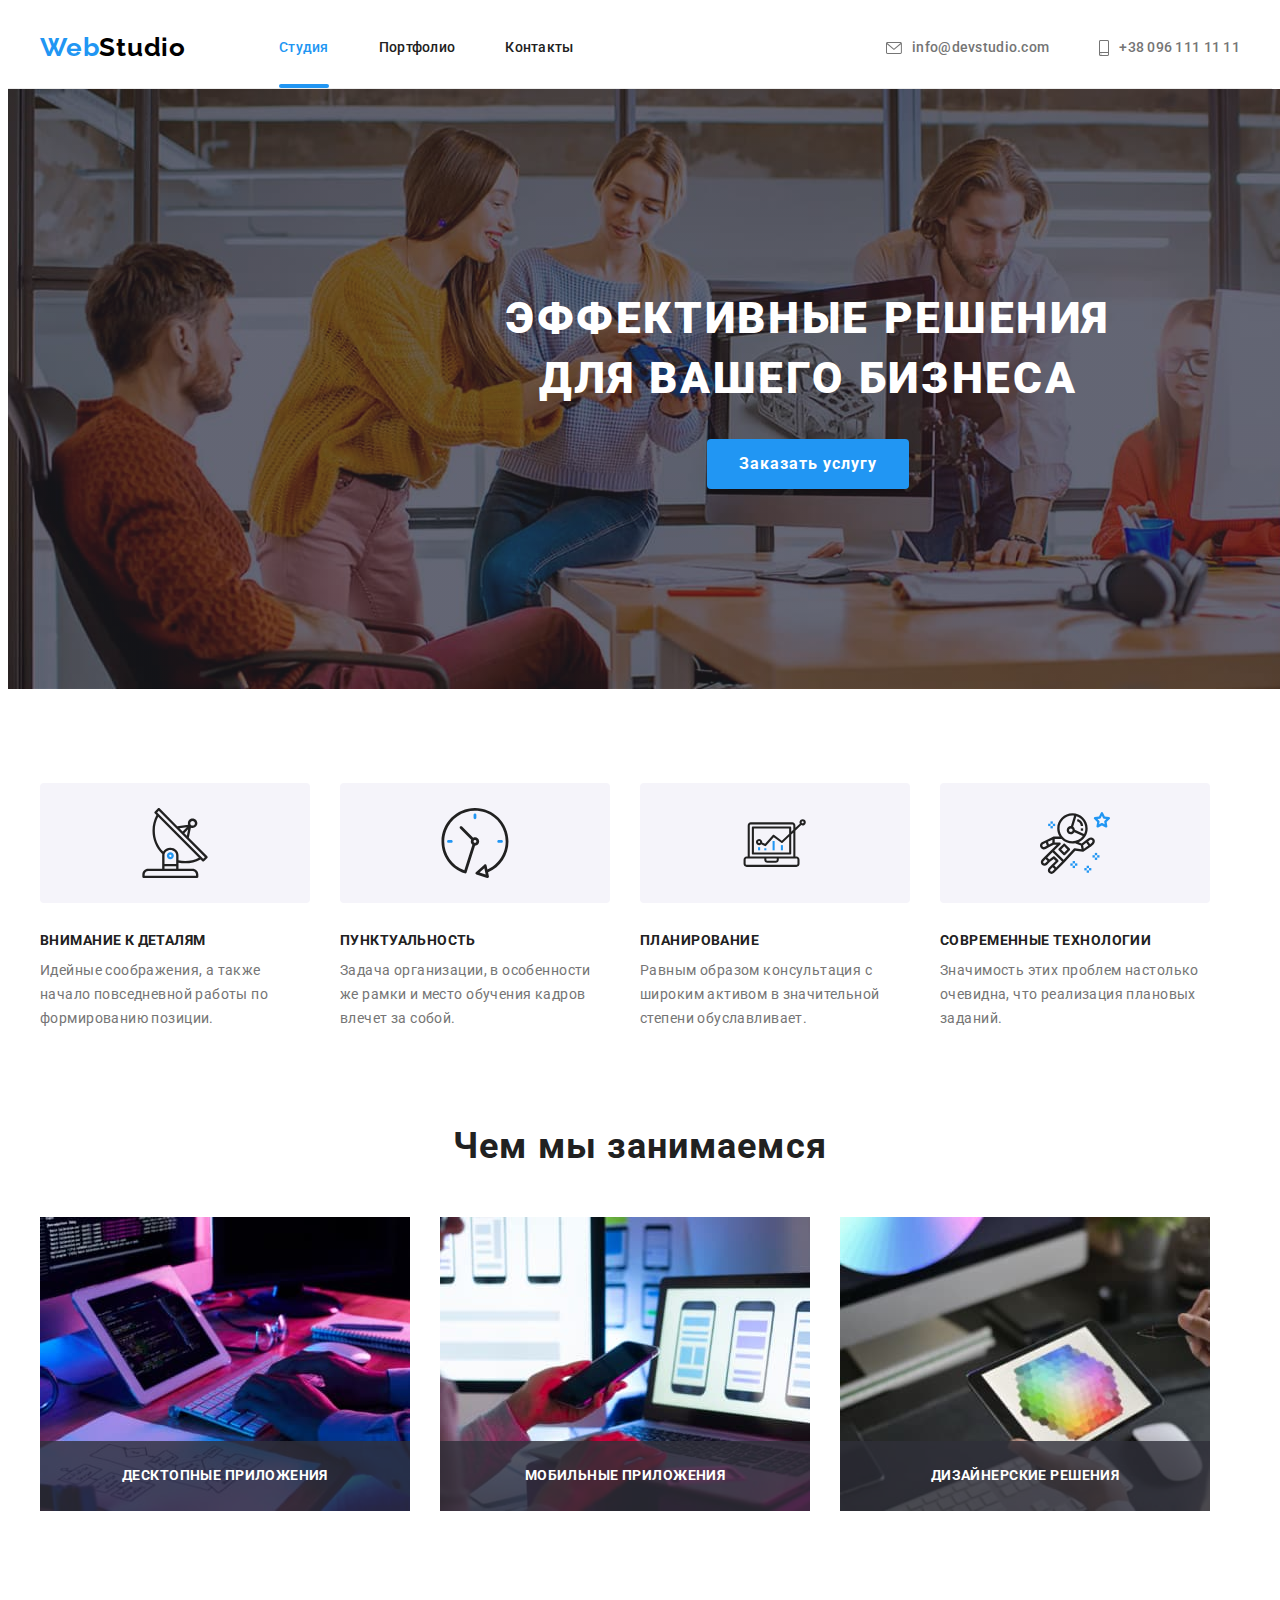
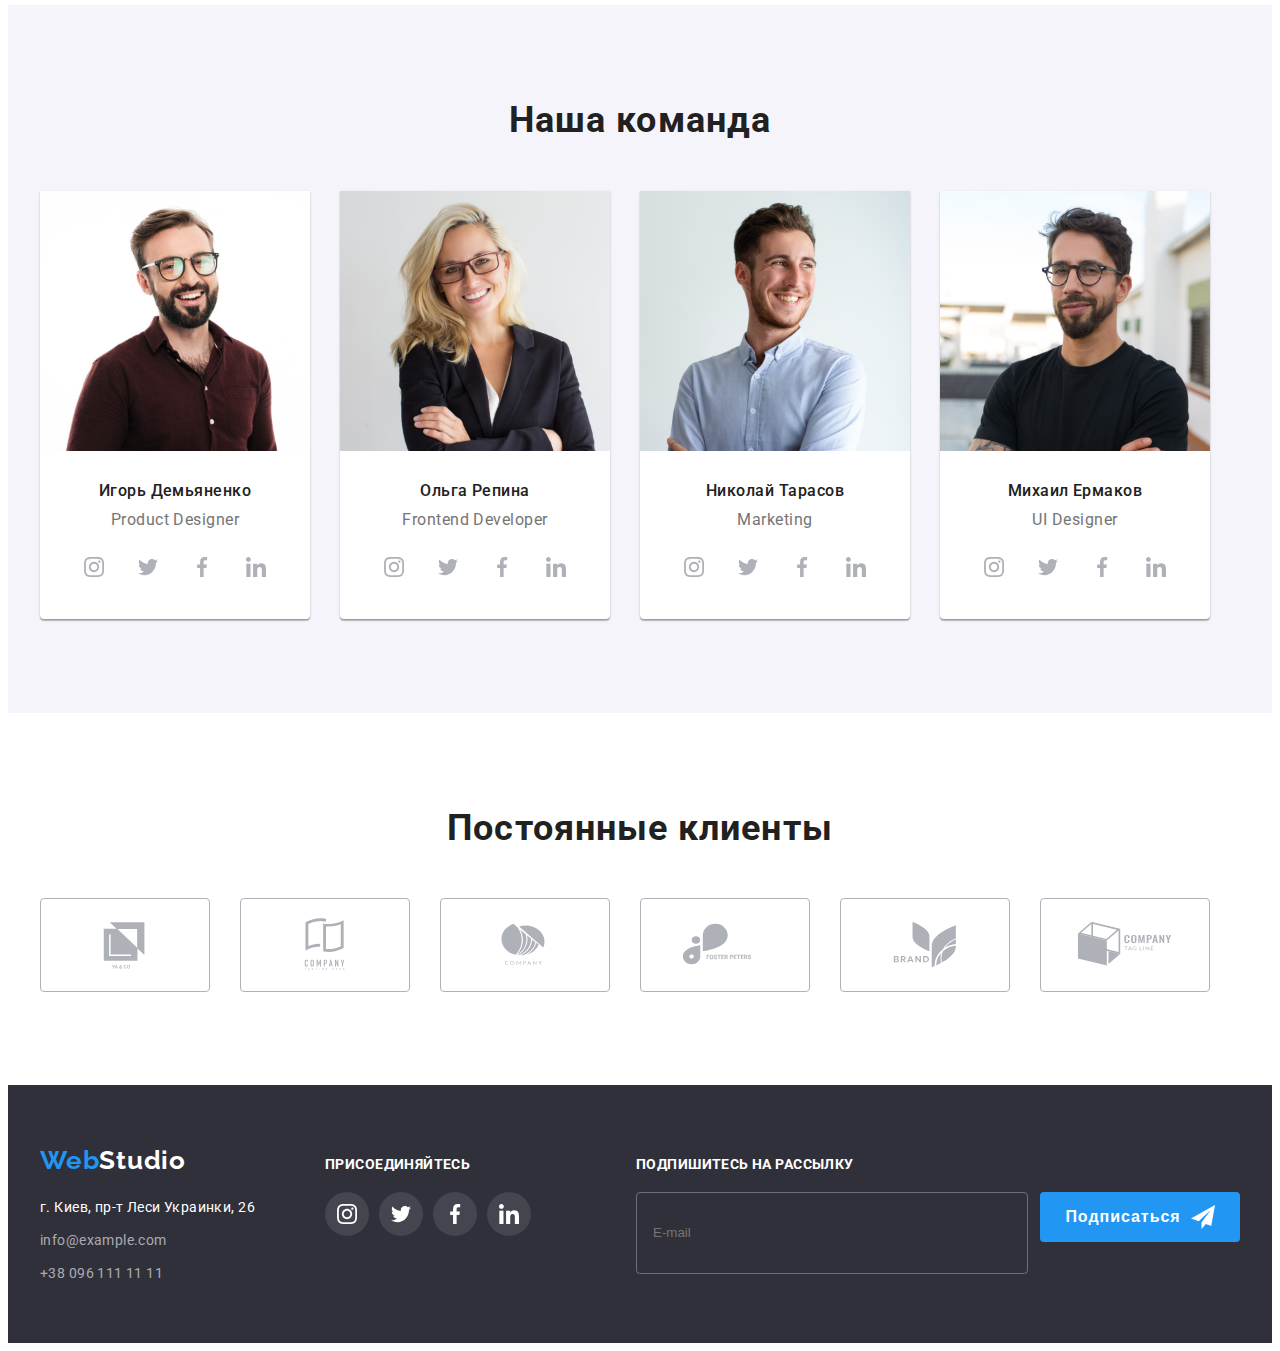
==== index.html @ 87188d60 "v.1.8.0" ====
<!DOCTYPE html>
<html lang="ru">
  <head>
    <meta charset="UTF-8" />
    <meta http-equiv="X-UA-Compatible" content="IE=edge" />
    <meta name="viewport" content="width=device-width, initial-scale=1.0" />
    <link
      href="https://fonts.googleapis.com/css2?family=Raleway:wght@700&display=swap"
      rel="stylesheet"
    />
    <link
      href="https://fonts.googleapis.com/css2?family=Roboto:wght@400;500;700;900&display=swap"
      rel="stylesheet"
    />
    <link
      rel="stylesheet"
      href="https://cdnjs.cloudflare.com/ajax/libs/modern-normalize/1.1.0/modern-normalize.min.css"
      integrity="sha512-wpPYUAdjBVSE4KJnH1VR1HeZfpl1ub8YT/NKx4PuQ5NmX2tKuGu6U/JRp5y+Y8XG2tV+wKQpNHVUX03MfMFn9Q=="
      crossorigin="anonymous"
      referrerpolicy="no-referrer"
    />
    <link rel="stylesheet" href="./css/main.min.css" />
    <title>WebStudio</title>
  </head>
  <body class="body">
    <header class="header-site">
      <div class="container-site">
        <nav class="header-nav">
          <a class="header-nav__logo logo" href="./index.html" lang="en"
            >Web<span class="header-nav__logo-text">Studio</span></a
          >
          <ul class="header-list list">
            <li class="header-list__item"><a class="header-list__link link current" href="">Студия</a></li>
            <li class="header-list__item">
              <a class="header-list__link link" href="./portfolio.html">Портфолио</a>
            </li>
            <li class="header-list__item"><a class="header-list__link link" href="">Контакты</a></li>
          </ul>
        </nav>
        <ul class="header-contact list">
          <li class="header-contact__item">
            <a class="header-contact__link-mail link" href="mailto:info@devstudio.com">
              <svg class="header-contact__icon" width="16" height="12">
                <use href="./images/icons.svg#icon-envelope"></use>
              </svg>
              info@devstudio.com</a
            >
          </li>
          <li class="header-contact__item">
            <a class="header-tel link" href="tel:+380961111111"
              ><svg class="header-contact__icon" width="10" height="16">
                <use href="./images/icons.svg#icon-smartphone"></use>
              </svg>
              +38 096 111 11 11</a
            >
          </li>
        </ul>
      </div>
    </header>
    <main class="main-index">
      <section class="hero">
        <div class="container-site">
          <h1 class="hero__title">Эффективные решения для вашего бизнеса</h1>
          <button class="hero__btn" type="button" data-modal-open>Заказать услугу</button>
        </div>
      </section>
      <section class="qualities">
        <div class="container-site">
          <h2 class="qualities__title" hidden>Качества</h2>
          <ul class="qualities__list list">
            <li class="qualities__item">
              <div class="qualities__icon-background">
                <svg class="qualities__icon" width="70" height="70">
                  <use href="./images/icons.svg#icon-antenna"></use>
                </svg>
              </div>
              <h3 class="qualities__top-text top-text">Внимание к деталям</h3>
              <p class="qualities__bottom-text bottom-text">
                Идейные соображения, а также начало повседневной работы по формированию позиции.
              </p>
            </li>
            <li class="qualities__item">
              <div class="qualities__icon-background">
                <svg class="qualities__icon" width="70" height="70">
                  <use href="./images/icons.svg#icon-clock"></use>
                </svg>
              </div>
              <h3 class="qualities__top-text top-text">Пунктуальность</h3>
              <p class="qualities__bottom-text bottom-text">
                Задача организации, в особенности же рамки и место обучения кадров влечет за собой.
              </p>
            </li>
            <li class="qualities__item">
              <div class="qualities__icon-background">
                <svg class="qualities__icon" width="70" height="70">
                  <use href="./images/icons.svg#icon-diagram"></use>
                </svg>
              </div>
              <h3 class="qualities__top-text top-text">Планирование</h3>
              <p class="qualities__bottom-text bottom-text">
                Равным образом консультация с широким активом в значительной степени обуславливает.
              </p>
            </li>
            <li class="qualities__item">
              <div class="qualities__icon-background">
                <svg class="qualities__icon" width="70" height="70">
                  <use href="./images/icons.svg#icon-astronaut"></use>
                </svg>
              </div>
              <h3 class="qualities__top-text top-text">Современные технологии</h3>
              <p class="qualities__bottom-text bottom-text">
                Значимость этих проблем настолько очевидна, что реализация плановых заданий.
              </p>
            </li>
          </ul>
        </div>
      </section>
      <section class="skills">
        <div class="container-site">
          <h2 class="skills__title">Чем мы занимаемся</h2>
          <ul class="skills__list list">
            <li class="skills__item">
              <img
                class="skills__img img"
                src="./images/box_1.jpg"
                alt="Разработка сайта"
                width="370"
                height="294"
              />
              <div class="skills__container-text">
                <p class="skill__text">Десктопные приложения</p>
              </div>
            </li>
            <li class="skills__item">
              <img
                class="skills__img img"
                src="./images/box_2.jpg"
                alt="Оптимизация сайта"
                width="370"
                height="294"
              />
              <div class="skills__container-text">
                <p class="skill__text">Мобильные приложения</p>
              </div>
            </li>
            <li class="skills__item">
              <img
                class="skills__img img"
                src="./images/box_3.jpg"
                alt="Работа с палитрой цветов"
                width="370"
                height="294"
              />
              <div class="skills__container-text">
                <p class="skill__text">Дизайнерские решения</p>
              </div>
            </li>
          </ul>
        </div>
      </section>
      <section class="team">
        <div class="container-site">
          <h2 class="team__title">Наша команда</h2>
          <ul class="team__list list">
            <li class="team__item">
              <img
                class="team__img img"
                src="./images/img_1.jpg"
                alt="Product Designer"
                width="270"
                height="260"
              />
              <div class="specialist">
                <h3 class="specialist__team-member">Игорь Демьяненко</h3>
                <p class="specialist__tech-skill" lang="en">Product Designer</p>
                <ul class="specialist__social-list list">
                  <li class="specialist__social-item">
                    <a class="specialist__social-link" aria-label="Инстаграм" href="#"
                      ><svg class="specialist__social-icon" width="20" height="20">
                        <use href="./images/icons.svg#icon-instagram"></use></svg
                    ></a>
                  </li>
                  <li class="specialist__social-item">
                    <a class="specialist__social-link" aria-label="Твиттер" href="#"
                      ><svg class="specialist__social-icon" width="20" height="20">
                        <use href="./images/icons.svg#icon-twitter"></use></svg
                    ></a>
                  </li>
                  <li class="specialist__social-item">
                    <a class="specialist__social-link" aria-label="Фейсбук" href="#"
                      ><svg class="specialist__social-icon" width="20" height="20">
                        <use href="./images/icons.svg#icon-facebook"></use></svg
                    ></a>
                  </li>
                  <li class="specialist__social-item">
                    <a class="specialist__social-link" aria-label="Линкедин" href="#"
                      ><svg class="specialist__social-icon" width="20" height="20">
                        <use href="./images/icons.svg#icon-linkedin"></use></svg
                    ></a>
                  </li>
                </ul>
              </div>
            </li>
            <li class="team__item">
              <img
                class="team__img img"
                src="./images/img_2.jpg"
                alt="Frontend Developer"
                width="270"
                height="260"
              />
              <div class="specialist">
                <h3 class="specialist__team-member">Ольга Репина</h3>
                <p class="specialist__tech-skill" lang="en">Frontend Developer</p>
                <ul class="specialist__social-list list">
                  <li class="specialist__social-item">
                    <a class="specialist__social-link" aria-label="Инстаграм" href="#"
                      ><svg class="specialist__social-icon" width="20" height="20">
                        <use href="./images/icons.svg#icon-instagram"></use></svg
                    ></a>
                  </li>
                  <li class="specialist__social-item">
                    <a class="specialist__social-link" aria-label="Твиттер" href="#"
                      ><svg class="specialist__social-icon" width="20" height="20">
                        <use href="./images/icons.svg#icon-twitter"></use></svg
                    ></a>
                  </li>
                  <li class="specialist__social-item">
                    <a class="specialist__social-link" aria-label="Фейсбук" href="#"
                      ><svg class="specialist__social-icon" width="20" height="20">
                        <use href="./images/icons.svg#icon-facebook"></use></svg
                    ></a>
                  </li>
                  <li class="specialist__social-item">
                    <a class="specialist__social-link" aria-label="Линкедин" href="#"
                      ><svg class="specialist__social-icon" width="20" height="20">
                        <use href="./images/icons.svg#icon-linkedin"></use></svg
                    ></a>
                  </li>
                </ul>
              </div>
            </li>
            <li class="team__item">
              <img
                class="team__img img"
                src="./images/img_3.jpg"
                alt="Marketing"
                width="270"
                height="260"
              />
              <div class="specialist">
                <h3 class="specialist__team-member">Николай Тарасов</h3>
                <p class="specialist__tech-skill" lang="en">Marketing</p>
                <ul class="specialist__social-list list">
                  <li class="specialist__social-item">
                    <a class="specialist__social-link" aria-label="Инстаграм" href="#"
                      ><svg class="specialist__social-icon" width="20" height="20">
                        <use href="./images/icons.svg#icon-instagram"></use></svg
                    ></a>
                  </li>
                  <li class="specialist__social-item">
                    <a class="specialist__social-link" aria-label="Твиттер" href="#"
                      ><svg class="specialist__social-icon" width="20" height="20">
                        <use href="./images/icons.svg#icon-twitter"></use></svg
                    ></a>
                  </li>
                  <li class="specialist__social-item">
                    <a class="specialist__social-link" aria-label="Фейсбук" href="#"
                      ><svg class="specialist__social-icon" width="20" height="20">
                        <use href="./images/icons.svg#icon-facebook"></use></svg
                    ></a>
                  </li>
                  <li class="specialist__social-item">
                    <a class="specialist__social-link" aria-label="Линкедин" href="#"
                      ><svg class="specialist__social-icon" width="20" height="20">
                        <use href="./images/icons.svg#icon-linkedin"></use></svg
                    ></a>
                  </li>
                </ul>
              </div>
            </li>
            <li class="team__item">
              <img
                class="team__img img"
                src="./images/img_4.jpg"
                alt="UI Designer"
                width="270"
                height="260"
              />
              <div class="specialist">
                <h3 class="specialist__team-member">Михаил Ермаков</h3>
                <p class="specialist__tech-skill" lang="en">UI Designer</p>
                <ul class="specialist__social-list list">
                  <li class="specialist__social-item">
                    <a class="specialist__social-link" aria-label="Инстаграм" href="#"
                      ><svg class="specialist__social-icon" width="20" height="20">
                        <use href="./images/icons.svg#icon-instagram"></use></svg
                    ></a>
                  </li>
                  <li class="specialist__social-item">
                    <a class="specialist__social-link" aria-label="Твиттер" href="#"
                      ><svg class="specialist__social-icon" width="20" height="20">
                        <use href="./images/icons.svg#icon-twitter"></use></svg
                    ></a>
                  </li>
                  <li class="specialist__social-item">
                    <a class="specialist__social-link" aria-label="Фейсбук" href="#"
                      ><svg class="specialist__social-icon" width="20" height="20">
                        <use href="./images/icons.svg#icon-facebook"></use></svg
                    ></a>
                  </li>
                  <li class="specialist__social-item">
                    <a class="specialist__social-link" aria-label="Линкедин" href="#"
                      ><svg class="specialist__social-icon" width="20" height="20">
                        <use href="./images/icons.svg#icon-linkedin"></use></svg
                    ></a>
                  </li>
                </ul>
              </div>
            </li>
          </ul>
        </div>
      </section>
      <section class="clients">
        <div class="container-site">
          <h2 class="clients__title">Постоянные клиенты</h2>
          <ul class="clients__list list">
            <li class="clients__item">
              <a href="#" class="clients__link"
                ><svg class="clients__icon" width="106" height="60">
                  <use href="./images/icons.svg#icon-logo1"></use></svg
              ></a>
            </li>
            <li class="clients__item">
              <a href="#" class="clients__link"
                ><svg class="clients__icon" width="106" height="60">
                  <use href="./images/icons.svg#icon-logo2"></use></svg
              ></a>
            </li>
            <li class="clients__item">
              <a href="#" class="clients__link"
                ><svg class="clients__icon" width="106" height="60">
                  <use href="./images/icons.svg#icon-logo3"></use></svg
              ></a>
            </li>
            <li class="clients__item">
              <a href="#" class="clients__link"
                ><svg class="clients__icon" width="106" height="60">
                  <use href="./images/icons.svg#icon-logo4"></use></svg
              ></a>
            </li>
            <li class="clients__item">
              <a href="#" class="clients__link"
                ><svg class="clients__icon" width="106" height="60">
                  <use href="./images/icons.svg#icon-logo5"></use></svg
              ></a>
            </li>
            <li class="clients__item">
              <a href="#" class="clients__link"
                ><svg class="clients__icon" width="106" height="60">
                  <use href="./images/icons.svg#icon-logo6"></use></svg
              ></a>
            </li>
          </ul>
        </div>
      </section>
    </main>
    <footer class="footer">
      <div class="container-site">
        <div class="footer__info">
          <a class="footer__logo logo" href="./index.html" lang="en"
            >Web<span class="footer__logo-text">Studio</span></a
          >
          <address class="footer__address">
            <ul class="footer__address-list list">
              <li class="footer__address-item">
                <a
                  class="footer__address-link link"
                  href="https://goo.gl/maps/AfiXT937UJEUaa5J6"
                  target="_blank"
                  rel="noopener noreferrel nofollow"
                  >г. Киев, пр-т Леси Украинки, 26</a
                >
              </li>
              <li class="footer__address-item">
                <a class="footer__address-mail link" href="mailto:info@example.com">info@example.com</a>
              </li>
              <li class="footer__address-item">
                <a class="footer__address-tel link" href="tel:+380961111111">+38 096 111 11 11</a>
              </li>
            </ul>
          </address>
        </div>
        <div class="footer-social">
          <p class="footer__bottom-text">присоединяйтесь</p>
          <ul class="footer-social__list list">
            <li class="footer-social__item">
              <a class="footer-social__link" aria-label="Инстаграм" href="#"
                ><svg class="footer-social__icon" width="20" height="20">
                  <use href="./images/icons.svg#icon-instagram"></use></svg
              ></a>
            </li>
            <li class="footer-social__item">
              <a class="footer-social__link" aria-label="Твиттер" href="#"
                ><svg class="footer-social__icon" width="20" height="20">
                  <use href="./images/icons.svg#icon-twitter"></use></svg
              ></a>
            </li>
            <li class="footer-social__item">
              <a class="footer-social__link" aria-label="Фейсбук" href="#"
                ><svg class="footer-social__icon" width="20" height="20">
                  <use href="./images/icons.svg#icon-facebook"></use></svg
              ></a>
            </li>
            <li class="footer-social__item">
              <a class="footer-social__link" aria-label="Линкедин" href="#"
                ><svg class="footer-social__icon" width="20" height="20">
                  <use href="./images/icons.svg#icon-linkedin"></use></svg
              ></a>
            </li>
          </ul>
        </div>
        <div class="footer-subscribe">
          <p class="footer__bottom-text">Подпишитесь на рассылку</p>
          <form class="footer-subscribe__zone">
            <input
              type="text"
              class="footer-subscribe__input"
              name="email"
              id="subscribe-input"
              placeholder="E-mail"
            />
            <button type="submit" class="footer-subscribe__btn">
              Подписаться<svg class="footer-subscribe__icon" width="24" height="24">
                <use href="./images/icons.svg#icon-send"></use>
              </svg>
            </button>
          </form>
        </div>
      </div>
    </footer>
    <div class="backdrop is-hidden" data-modal>
      <div class="modal">
        <button class="modal__btn-close" data-modal-close>
          <svg class="modal__icon-close" width="18" height="18">
            <use href="./images/icons.svg#icon-close"></use>
          </svg>
        </button>
        <p class="modal__title">Оставьте свои данные, мы вам перезвоним</p>
        <form>
          <div class="modal__field">
            <label for="user-name" class="modal__label">Имя</label>
            <div class="modal__input-wrap">
              <input
                type="text"
                class="modal__input"
                name="user-name"
                id="user-name"
                minlength="2"
                required
              />

              <svg class="modal__input-icon" width="18" height="18">
                <use href="./images/icons.svg#icon-user"></use>
              </svg>
            </div>
          </div>
          <div class="modal__field">
            <label for="user-tel" class="modal__label">Телефон</label>
            <div class="modal__input-wrap">
              <input
                type="tel"
                class="modal__input"
                name="user-tel"
                id="user-tel"
                maxlength="13"
                required
              />

              <svg class="modal__input-icon" width="18" height="18">
                <use href="./images/icons.svg#icon-tel-modal"></use>
              </svg>
            </div>
          </div>
          <div class="modal__field">
            <label for="user-email" class="modal__label">Почта</label>
            <div class="modal__input-wrap">
              <input type="email" class="modal__input" name="user-email" id="user-email" required />
              <svg class="modal__input-icon" width="18" height="18">
                <use href="./images/icons.svg#icon-email-modal"></use>
              </svg>
            </div>
          </div>
          <div class="modal__field-comment">
            <label class="modal__label" for="user-text">Комментарий</label>
            <textarea
              name="user-text"
              id="user-text"
              placeholder="Введите текст"
              class="modal__text"
            ></textarea>
          </div>
          <div class="modal__field-check">
            <input
              type="checkbox"
              class="modal__input-check visually-hidden"
              id="input-check"
              name="policy"
              value="policy"
            />
            <label for="input-check" class="modal__check-text"
              ><span class="modal__check-icon-border"
                ><svg class="modal__icon-check" width="16" height="15">
                  <use href="./images/icons.svg#icon-accept"></use></svg
              ></span>
              Соглашаюсь с рассылкой и принимаю&nbsp;<a href="#" class="modal__link-policy"
                >Условия договора</a
              ></label
            >
          </div>
          <button type="submit" class="modal__btn-submit">Отправить</button>
        </form>
      </div>
    </div>
    <script src="./js/modal.js"></script>
  </body>
</html>
---- css/main.min.css ----
:root{--logo-color-blue: #2196f3;--logo-color-white: #ffffff;--logo-color-black: #2f303a;--logo-span-color: #000;--contacts-color: #757575;--header-background-color: #ffffff;--header-list__link-color: #212121;--header-link-hover: #2196f3;--hero-background-color: #2f303a;--hero__title-color: #ffffff;--hero-button-background-color: #2196f3;--hero-button-color: #ffffff;--hero-button-background-color-focus-hover: #188ce8;--qualities-skills-background-color: #ffffff;--skills__title-color: #212121;--team-background-colour: #f5f4fa;--team__title-color: #212121;--specialist__team-member-color: #212121;--specialist__tech-skill-color: #757575;--footer-color: #2f303a;--footer__address-link-color: #ffffff;--footer-color-tel-mail: rgba(255, 255, 255, 0.6);--footer__bottom-text-color: #ffffff;--top-text-color: #212121;--bottom-text-color: #757575;--curent-color: #2196f3;--types-of-projects__btn-hover-focus-color: #ffffff;--types-of-projects__btn-hover-focus-background-color: #2196f3;--types-of-projects__btn-color: #212121;--types-of-projects__btn-background-color: #f5f4fa;--portfolio-background-color: #ffffff;--cursor-button: pointer;--team__item-background-color: #ffffff;--clients__title: #212121;--animation: cubic-bezier(0.4, 0, 0.2, 1);--accent-color-modal: #2196f3}p,h1,h2,h3,h4,h5,h6,ul,ol{margin:0;padding:0}img{display:block;max-width:100%;height:auto}.body{font-family:"Roboto","Times New Roman",sans-serif;color:var(--top-text-color)}.list{list-style:none}.top-text{color:var(--top-text-color)}.bottom-text{color:var(--bottom-text-color)}.link,.logo{text-decoration:none;display:block}.visually-hidden{position:absolute;white-space:nowrap;width:1px;height:1px;overflow:hidden;border:0;padding:0;clip:rect(0, 0, 0, 0);clip-path:inset(50%);margin:-1px}.container-site{width:1200px;margin:0 auto;padding:0 15px}.header-site{background-color:var(--header-background-color);border-bottom:1px solid #ececec}.header-site .container-site{display:flex}.link{transition:color 250ms var(--animation)}.header-nav__logo{padding-top:24px;padding-bottom:25px}.header-nav__logo-text{color:var(--logo-span-color)}.logo{margin-right:93px;font-family:"Raleway",sans-serif;font-weight:700;font-size:26px;line-height:1.19;letter-spacing:.03em;color:var(--logo-color-blue)}.header-nav{display:flex}.header-list{display:flex}.header-list__item{position:relative}.header-list__item:not(:last-child){margin-right:50px}.header-list__link{padding-top:32px;padding-bottom:32px;font-weight:500;font-size:14px;line-height:1.14;letter-spacing:.02em;color:var(--header-list__link-color)}.header-list__link::after{width:100%;height:4px;content:"";position:absolute;bottom:0;background-color:#2196f3;border-radius:2px;left:0;transform:scale(0);transition:transform 250ms linear}.header-list__link:hover::after{transform:scale(1)}.header-list__link.current::after{transform:scale(1)}.header-list__link:hover,.header-list__link:focus{color:var(--header-link-hover)}.current{color:var(--curent-color)}.header-contact{align-items:center;display:flex;margin-left:auto}.header-contact__item:first-child{margin-right:50px}.header-contact__link-mail,.header-tel{display:flex;align-items:center;padding:32px 0;font-weight:500;font-size:14px;line-height:1.14;letter-spacing:.02em;color:var(--contacts-color)}.header-contact__link-mail:hover,.header-contact__link-mail:focus,.header-tel:hover,.header-tel:focus{color:var(--header-link-hover)}.header-contact__icon{fill:currentColor;margin-right:10px}.hero{background-color:var(--hero-background-color);background-image:linear-gradient(rgba(47, 48, 58, 0.4), rgba(47, 48, 58, 0.4)),url(../images/hero-bg.jpg);background-repeat:no-repeat;background-position:center;padding-top:200px;padding-bottom:200px;width:1600px;margin:0 auto;background-size:cover}.hero .container-site{text-align:center}.hero__title{margin:0 auto;margin-bottom:30px;max-width:696px;text-align:center;font-weight:900;font-size:44px;line-height:1.36;text-align:center;letter-spacing:.06em;text-transform:uppercase;color:var(--hero__title-color)}.hero__btn{padding:10px 32px;border:none;border-radius:4px;box-shadow:0px 4px 4px rgba(0,0,0,.15);font-family:inherit;font-style:normal;font-weight:700;font-size:16px;line-height:1.88;align-items:center;text-align:center;letter-spacing:.06em;color:var(--hero-button-color);background-color:var(--hero-button-background-color);border-color:var(--hero-button-background-color);cursor:var(--cursor-button);transition:background-color 250ms var(--animation)}.hero__btn:hover,.hero__btn:focus{background:var(--hero-button-background-color-focus-hover)}.qualities{padding-top:94px;padding-bottom:94px;background-color:var(--qualities-skills-background-color)}.qualities__list{display:flex}.qualities__icon-background{display:flex;width:270px;height:120px;justify-content:center;align-items:center;background-color:#f5f4fa;margin-bottom:30px;border-radius:4px}.qualities__item:not(:last-child){margin-right:30px}.qualities__top-text{margin-bottom:10px;font-weight:700;font-size:14px;line-height:1.14;letter-spacing:.03em;text-transform:uppercase;color:var(--top-text-color)}.qualities__bottom-text{max-width:270px;font-weight:400;font-size:14px;line-height:1.71;letter-spacing:.03em;color:var(--bottom-text-color)}.skills{padding-bottom:94px}.skills__title{margin-bottom:50px;font-weight:700;font-size:36px;line-height:1.17;text-align:center;letter-spacing:.03em;color:var(--skills__title-color)}.skills__list{display:flex}.skills__item{position:relative}.skills__item:not(:last-child){margin-right:30px}.skills__container-text{width:370px;height:70px;background-color:rgba(47,48,58,.8);display:flex;align-items:center;justify-content:center;position:absolute;bottom:0}.skill__text{font-weight:700;font-size:14px;line-height:1.14;letter-spacing:.03em;text-transform:uppercase;color:#fff}.team{padding-top:94px;padding-bottom:94px;background-color:var(--team-background-colour)}.team__list{display:flex}.team__item{background-color:var(--team__item-background-color);box-shadow:0px 1px 3px rgba(0,0,0,.12),0px 1px 1px rgba(0,0,0,.14),0px 2px 1px rgba(0,0,0,.2);border-radius:0px 0px 4px 4px}.team__item:not(:last-child){margin-right:30px}.team__title{margin-bottom:50px;font-weight:700;font-size:36px;line-height:1.17;text-align:center;letter-spacing:.03em;color:var(--team__title-color)}.specialist{padding:30px 0}.specialist__team-member{margin-bottom:10px;font-weight:500;font-size:16px;line-height:1.19;text-align:center;letter-spacing:.03em;color:var(--specialist__team-member-color)}.specialist__tech-skill{font-weight:400;font-size:16px;line-height:1.19;text-align:center;letter-spacing:.03em;color:var(--specialist__tech-skill-color);margin-bottom:16px}.specialist__social-list{display:flex;justify-content:center}.specialist__social-item{display:flex;justify-content:center;align-items:center;width:44px;height:44px}.specialist__social-item:not(:last-child){margin-right:10px}.specialist__social-link{display:flex;width:100%;height:100%;justify-content:center;align-items:center;border-radius:50%;color:#afb1b8;transition:color 250ms var(--animation),background-color 250ms var(--animation)}.specialist__social-link:hover,.specialist__social-link:focus{background-color:#2196f3;color:#fff}.specialist__social-icon{fill:currentColor}.clients{padding-top:94px;padding-bottom:94px}.clients__title{font-weight:700;font-size:36px;line-height:1.17;text-align:center;letter-spacing:.03em;color:var(--clients__title);margin-bottom:50px}.clients__list{display:flex}.clients__item{display:flex;justify-content:center;align-items:center;width:170px;height:92px}.clients__item:not(:last-child){margin-right:30px}.clients__item .clients__link{display:flex;justify-content:center;align-items:center;width:100%;height:100%;color:#afb1b8;border:1px solid #afb1b8;border-radius:4px}.clients__link{transition:color 250ms var(--animation),border-color 250ms var(--animation)}.clients__link:hover,.clients__link:focus{border:1px solid #2196f3;color:#2196f3}.clients__icon{fill:currentColor}.footer{padding:60px 0 57px 0;background-color:var(--logo-color-black)}.footer__info{margin-right:70px}.footer .container-site{display:flex;align-items:baseline}.footer__bottom-text{font-weight:700;font-size:14px;line-height:16px;letter-spacing:.03em;text-transform:uppercase;margin-bottom:20px;color:var(--footer__bottom-text-color)}.footer__logo{margin:0 0 20px 0;display:inline-block}.footer__logo-text{color:var(--logo-color-white)}.footer__address-link,.footer__address-mail,.footer__address-tel{display:inline-block;font-style:normal}.footer__address-link:hover,.footer__address-link:focus,.footer__address-mail:hover,.footer__address-mail:focus,.footer__address-tel:hover,.footer__address-tel:focus{color:var(--header-link-hover)}.footer__address-link{font-weight:400;font-size:14px;line-height:1.71;letter-spacing:.03em;color:var(--footer__address-link-color)}.footer__address-mail,.footer__address-tel{font-weight:400;font-size:14px;line-height:1.71;letter-spacing:.03em;color:var(--footer-color-tel-mail)}.footer__address-item:not(:last-child){margin-bottom:9px}.footer-social__list{display:flex}.footer-social__item{display:flex;justify-content:center;align-items:center;width:44px;height:44px}.footer-social__item:not(:last-child){margin-right:10px}.footer-social__link{display:flex;width:100%;height:100%;justify-content:center;align-items:center;border-radius:50%;color:#fff;background-color:rgba(255,255,255,.1019607843);transition:background-color 250ms var(--animation)}.footer-social__link:hover,.footer-social__link:focus{background-color:#2196f3;color:#fff}.footer-social__icon{fill:currentColor}.footer-subscribe{margin-left:auto}.footer-subscribe__input{width:358px;height:50px;border:1px solid rgba(255,255,255,.3);border-radius:4px;outline:none;background-color:rgba(0,0,0,0);padding:15px 16px;margin-right:12px;color:#2196f3;transition:border-color 250ms cubic-bezier(0.4, 0, 0.2, 1)}.footer-subscribe__input:hover,.footer-subscribe__input:focus{border-color:#2196f3}.footer-subscribe__input:hover::placeholder{color:#2196f3}.footer-subscribe__input::placeholder{transition:color 250ms cubic-bezier(0.4, 0, 0.2, 1)}.footer-subscribe__zone{display:flex}.footer-subscribe__btn{font-weight:700;font-size:16px;line-height:1.88;letter-spacing:.06em;color:#fff;background-color:#2196f3;border:none;border-radius:4px;width:200px;height:50px;outline:none;display:flex;justify-content:center;align-items:center;cursor:var(--cursor-button);transition:background-color 250ms cubic-bezier(0.4, 0, 0.2, 1)}.footer-subscribe__btn:hover,.footer-subscribe__btn:focus{background-color:#188ce8}.footer-subscribe__icon{fill:#fff;margin-left:10px}.backdrop{width:100%;height:100%;position:fixed;background-color:rgba(0,0,0,.2);top:0;display:flex;justify-content:center;align-items:center;transition:opacity 700ms,visibility 700ms}.backdrop.is-hidden .modal{transform:rotate(-180deg) scale(-3)}.modal__btn-close{width:30px;height:30px;border:1px solid rgba(0,0,0,.1);border-radius:50%;display:flex;justify-content:center;align-items:center;position:absolute;right:8px;top:8px;background-color:#fff;cursor:var(--cursor-button);transition:border-color 250ms cubic-bezier(0.4, 0, 0.2, 1)}.modal__btn-close:hover .modal__icon-close{fill:var(--accent-color-modal)}.modal__icon-close{transition:fill 250ms cubic-bezier(0.4, 0, 0.2, 1)}.modal{width:528px;height:581px;background-color:#fff;box-shadow:0px 1px 3px rgba(0,0,0,.12),0px 1px 1px rgba(0,0,0,.14),0px 2px 1px rgba(0,0,0,.2);padding:40px;border-radius:4px;position:relative;transition:transform 700ms ease}.modal__title{font-weight:700;font-size:20px;line-height:1.15;text-align:center;letter-spacing:.03em;color:#212121;margin-bottom:12px}.modal__field{margin-bottom:10px}.modal__label{display:block;font-weight:400;font-size:12px;line-height:1.17;letter-spacing:.01em;color:#757575;margin-bottom:4px}.modal__input{width:100%;height:40px;padding-left:42px;border:1px solid rgba(33,33,33,.2);border-radius:4px;outline:none;transition:border-color 250ms cubic-bezier(0.4, 0, 0.2, 1)}.modal__input:valid{border-color:green}.modal__input:invalid{border-color:rgba(33,33,33,.2)}.modal__input:focus{border-color:var(--accent-color-modal)}.modal__input:focus+.modal__input-icon{fill:var(--accent-color-modal)}.modal__input-wrap{position:relative}.modal__input-icon{position:absolute;left:12px;top:50%;transform:translateY(-50%);transition:fill 250ms cubic-bezier(0.4, 0, 0.2, 1)}.modal__field-comment{margin-bottom:20px}.modal__text{width:100%;height:120px;padding:12px 16px;margin-bottom:0;border:1px solid rgba(33,33,33,.2);border-radius:4px;resize:none;outline:none;transition:border-color 250ms cubic-bezier(0.4, 0, 0.2, 1)}.modal__text:focus{border-color:var(--accent-color-modal)}.modal__check-text{font-weight:400;font-size:14px;line-height:1.71;letter-spacing:.03em;display:flex;align-items:center;color:#757575}.modal__check-icon-border{width:16px;height:15px;border:2px solid #212121;border-radius:3px;margin-right:9px;display:flex;align-items:center;justify-content:center;transition:background-color 250ms cubic-bezier(0.4, 0, 0.2, 1),border 250ms cubic-bezier(0.4, 0, 0.2, 1)}.modal__icon-check{fill:rgba(0,0,0,0);transition:fill 250ms cubic-bezier(0.4, 0, 0.2, 1)}.modal__input-check:focus+.modal__check-text>.modal__check-icon-border{border-color:var(--accent-color-modal)}.modal__input-check:hover+.modal__check-text>.modal__check-icon-border{border-color:var(--accent-color-modal)}.modal__input-check:checked+.modal__check-text>.modal__check-icon-border{background-color:var(--accent-color-modal);border:none}.modal__input-check:checked+.modal__check-text .modal__icon-check{fill:#fff}.modal__link-policy{color:var(--accent-color-modal);transition:color 250ms cubic-bezier(0.4, 0, 0.2, 1)}.modal__link-policy:hover,.modal__link-policy:focus{color:var(--hero-button-background-color-focus-hover)}.modal__field-check{display:flex;margin-bottom:30px;align-items:center;justify-content:center}.modal__btn-submit{display:block;margin-left:auto;margin-right:auto;width:200px;height:50px;background:#2196f3;border:none;border-radius:4px;outline:none;justify-items:center;align-items:center;font-weight:700;font-size:16px;line-height:1.88;letter-spacing:.06em;color:#fff;transition:background-color 250ms cubic-bezier(0.4, 0, 0.2, 1),box-shadow 250ms cubic-bezier(0.4, 0, 0.2, 1)}.modal__btn-submit:focus,.modal__btn-submit:hover{background-color:#188ce8;box-shadow:0px 4px 4px rgba(0,0,0,.15)}.is-hidden{opacity:0;pointer-events:none;visibility:hidden}.types-of-projects{padding-top:94px;padding-bottom:94px;background-color:var(--portfolio-background-color)}.types-of-projects__list{display:flex;justify-content:center;margin-bottom:50px}.types-of-projects__item:not(:last-child){margin-right:8px}.types-of-projects__btn{padding:6px 22px;font-family:inherit;font-style:normal;font-weight:500;font-size:16px;line-height:1.63;text-align:center;letter-spacing:.03em;color:var(--types-of-projects__btn-color);background-color:var(--types-of-projects__btn-background-color);cursor:var(--cursor-button);border:none;border-radius:4px;transition:background-color 250ms var(--animation),color 250ms var(--animation),box-shadow 250ms var(--animation)}.types-of-projects__btn:hover,.types-of-projects__btn:focus,.painted{background-color:var(--types-of-projects__btn-hover-focus-background-color);color:var(--types-of-projects__btn-hover-focus-color);box-shadow:0px 3px 1px rgba(0,0,0,.1),0px 1px 2px rgba(0,0,0,.08),0px 2px 2px rgba(0,0,0,.12)}.projects-list{display:flex;flex-wrap:wrap}.project-item{display:block;margin-bottom:30px;margin-right:30px}.project-item:nth-child(3n+3){margin-right:0}.project-item:nth-child(n+7){margin-bottom:0}.project-link{transition:box-shadow 250ms var(--animation)}.project-link:hover,.project-link:focus{box-shadow:0px 1px 1px rgba(0,0,0,.12),0px 4px 4px rgba(0,0,0,.06),1px 4px 6px rgba(0,0,0,.16);cursor:var(--cursor-button)}.project-item-container{box-sizing:border-box;padding:20px 24px;border:1px solid #eee;border-top:0}.project-top-text{margin-bottom:4px;font-weight:700;font-size:18px;line-height:2;letter-spacing:.06em}.project-bottom-text{font-weight:400;font-size:16px;line-height:1.87;letter-spacing:.03em}.project-hover-text{width:100%;height:100%;position:absolute;top:0;font-weight:400;font-size:18px;line-height:1.56;letter-spacing:.03em;color:#fff;background-color:rgba(33,150,243,.9);padding:63px 24px;transform:translateY(101%);transition:transform 250ms var(--animation)}.project-link:hover .project-hover-text{transform:translateY(0);overflow:auto}.project-link:focus .project-hover-text{transform:translateY(0);overflow:auto}.project-hover-container{position:relative;overflow:hidden}/*# sourceMappingURL=main.min.css.map */
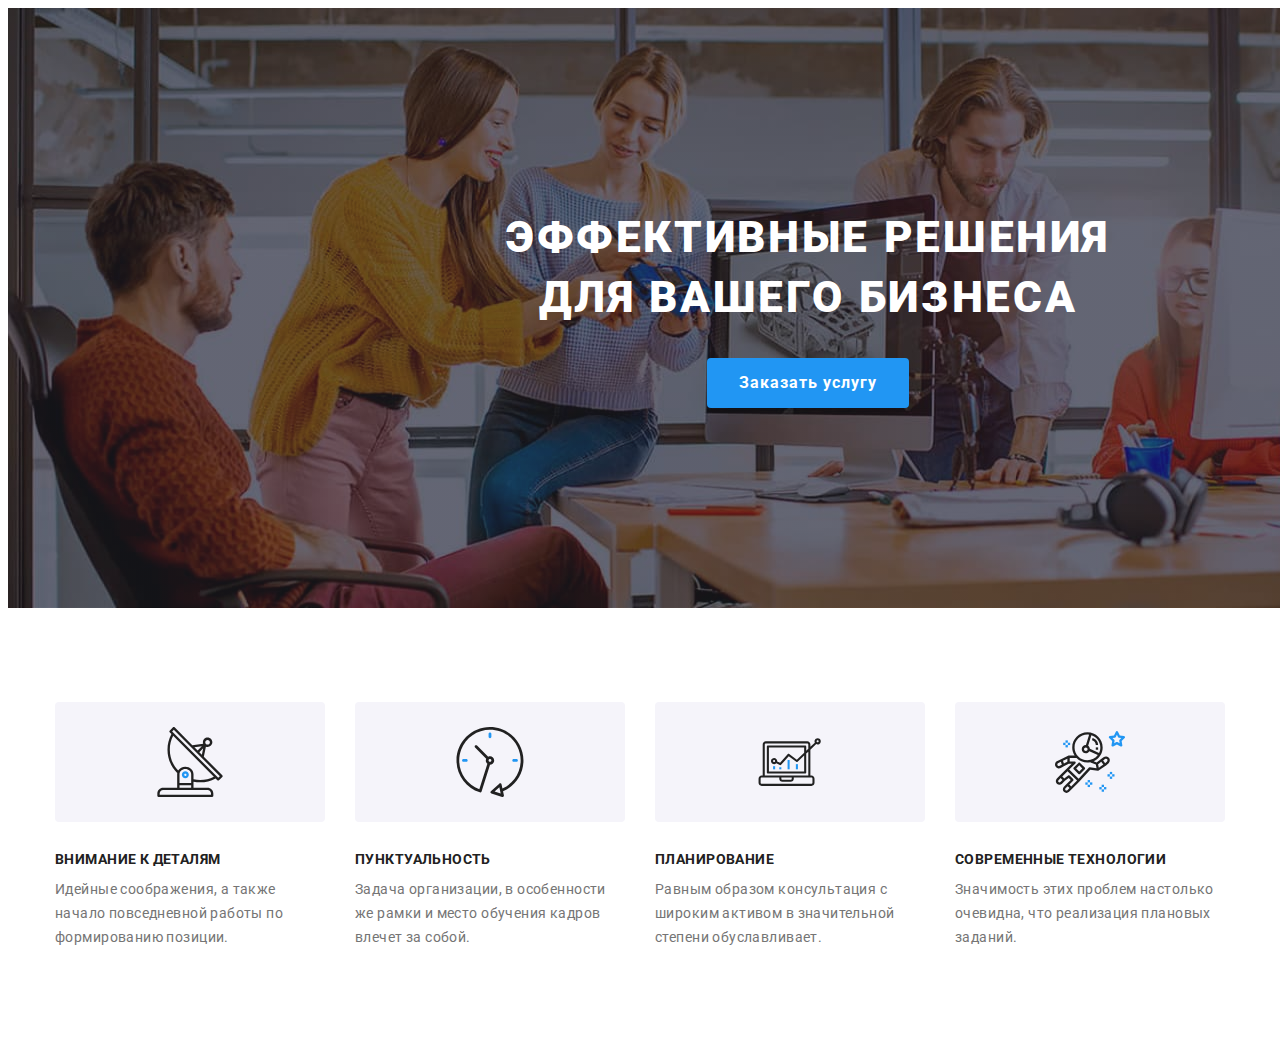
==== commit fb3c6284: "1.8.1" ====
--- a/index.html
+++ b/index.html
@@ -23,7 +23,7 @@
     <title>WebStudio</title>
   </head>
   <body class="body">
-    <header class="header-site">
+    <!-- <header class="header-site">
       <div class="container-site">
         <nav class="header-nav">
           <a class="header-nav__logo logo" href="./index.html" lang="en"
@@ -56,7 +56,7 @@
           </li>
         </ul>
       </div>
-    </header>
+    </header> -->
     <main class="main-index">
       <section class="hero">
         <div class="container-site">
@@ -115,7 +115,7 @@
           </ul>
         </div>
       </section>
-      <section class="skills">
+      <!-- <section class="skills">
         <div class="container-site">
           <h2 class="skills__title">Чем мы занимаемся</h2>
           <ul class="skills__list list">
@@ -157,8 +157,8 @@
             </li>
           </ul>
         </div>
-      </section>
-      <section class="team">
+      </section> -->
+      <!-- <section class="team">
         <div class="container-site">
           <h2 class="team__title">Наша команда</h2>
           <ul class="team__list list">
@@ -320,8 +320,8 @@
             </li>
           </ul>
         </div>
-      </section>
-      <section class="clients">
+      </section> -->
+      <!-- <section class="clients">
         <div class="container-site">
           <h2 class="clients__title">Постоянные клиенты</h2>
           <ul class="clients__list list">
@@ -363,9 +363,9 @@
             </li>
           </ul>
         </div>
-      </section>
+      </section> -->
     </main>
-    <footer class="footer">
+    <!-- <footer class="footer">
       <div class="container-site">
         <div class="footer__info">
           <a class="footer__logo logo" href="./index.html" lang="en"
@@ -438,7 +438,7 @@
           </form>
         </div>
       </div>
-    </footer>
+    </footer> -->
     <div class="backdrop is-hidden" data-modal>
       <div class="modal">
         <button class="modal__btn-close" data-modal-close>
--- a/css/main.min.css
+++ b/css/main.min.css
@@ -1 +1 @@
-:root{--logo-color-blue: #2196f3;--logo-color-white: #ffffff;--logo-color-black: #2f303a;--logo-span-color: #000;--contacts-color: #757575;--header-background-color: #ffffff;--header-list__link-color: #212121;--header-link-hover: #2196f3;--hero-background-color: #2f303a;--hero__title-color: #ffffff;--hero-button-background-color: #2196f3;--hero-button-color: #ffffff;--hero-button-background-color-focus-hover: #188ce8;--qualities-skills-background-color: #ffffff;--skills__title-color: #212121;--team-background-colour: #f5f4fa;--team__title-color: #212121;--specialist__team-member-color: #212121;--specialist__tech-skill-color: #757575;--footer-color: #2f303a;--footer__address-link-color: #ffffff;--footer-color-tel-mail: rgba(255, 255, 255, 0.6);--footer__bottom-text-color: #ffffff;--top-text-color: #212121;--bottom-text-color: #757575;--curent-color: #2196f3;--types-of-projects__btn-hover-focus-color: #ffffff;--types-of-projects__btn-hover-focus-background-color: #2196f3;--types-of-projects__btn-color: #212121;--types-of-projects__btn-background-color: #f5f4fa;--portfolio-background-color: #ffffff;--cursor-button: pointer;--team__item-background-color: #ffffff;--clients__title: #212121;--animation: cubic-bezier(0.4, 0, 0.2, 1);--accent-color-modal: #2196f3}p,h1,h2,h3,h4,h5,h6,ul,ol{margin:0;padding:0}img{display:block;max-width:100%;height:auto}.body{font-family:"Roboto","Times New Roman",sans-serif;color:var(--top-text-color)}.list{list-style:none}.top-text{color:var(--top-text-color)}.bottom-text{color:var(--bottom-text-color)}.link,.logo{text-decoration:none;display:block}.visually-hidden{position:absolute;white-space:nowrap;width:1px;height:1px;overflow:hidden;border:0;padding:0;clip:rect(0, 0, 0, 0);clip-path:inset(50%);margin:-1px}.container-site{width:1200px;margin:0 auto;padding:0 15px}.header-site{background-color:var(--header-background-color);border-bottom:1px solid #ececec}.header-site .container-site{display:flex}.link{transition:color 250ms var(--animation)}.header-nav__logo{padding-top:24px;padding-bottom:25px}.header-nav__logo-text{color:var(--logo-span-color)}.logo{margin-right:93px;font-family:"Raleway",sans-serif;font-weight:700;font-size:26px;line-height:1.19;letter-spacing:.03em;color:var(--logo-color-blue)}.header-nav{display:flex}.header-list{display:flex}.header-list__item{position:relative}.header-list__item:not(:last-child){margin-right:50px}.header-list__link{padding-top:32px;padding-bottom:32px;font-weight:500;font-size:14px;line-height:1.14;letter-spacing:.02em;color:var(--header-list__link-color)}.header-list__link::after{width:100%;height:4px;content:"";position:absolute;bottom:0;background-color:#2196f3;border-radius:2px;left:0;transform:scale(0);transition:transform 250ms linear}.header-list__link:hover::after{transform:scale(1)}.header-list__link.current::after{transform:scale(1)}.header-list__link:hover,.header-list__link:focus{color:var(--header-link-hover)}.current{color:var(--curent-color)}.header-contact{align-items:center;display:flex;margin-left:auto}.header-contact__item:first-child{margin-right:50px}.header-contact__link-mail,.header-tel{display:flex;align-items:center;padding:32px 0;font-weight:500;font-size:14px;line-height:1.14;letter-spacing:.02em;color:var(--contacts-color)}.header-contact__link-mail:hover,.header-contact__link-mail:focus,.header-tel:hover,.header-tel:focus{color:var(--header-link-hover)}.header-contact__icon{fill:currentColor;margin-right:10px}.hero{background-color:var(--hero-background-color);background-image:linear-gradient(rgba(47, 48, 58, 0.4), rgba(47, 48, 58, 0.4)),url(../images/hero-bg.jpg);background-repeat:no-repeat;background-position:center;padding-top:200px;padding-bottom:200px;width:1600px;margin:0 auto;background-size:cover}.hero .container-site{text-align:center}.hero__title{margin:0 auto;margin-bottom:30px;max-width:696px;text-align:center;font-weight:900;font-size:44px;line-height:1.36;text-align:center;letter-spacing:.06em;text-transform:uppercase;color:var(--hero__title-color)}.hero__btn{padding:10px 32px;border:none;border-radius:4px;box-shadow:0px 4px 4px rgba(0,0,0,.15);font-family:inherit;font-style:normal;font-weight:700;font-size:16px;line-height:1.88;align-items:center;text-align:center;letter-spacing:.06em;color:var(--hero-button-color);background-color:var(--hero-button-background-color);border-color:var(--hero-button-background-color);cursor:var(--cursor-button);transition:background-color 250ms var(--animation)}.hero__btn:hover,.hero__btn:focus{background:var(--hero-button-background-color-focus-hover)}.qualities{padding-top:94px;padding-bottom:94px;background-color:var(--qualities-skills-background-color)}.qualities__list{display:flex}.qualities__icon-background{display:flex;width:270px;height:120px;justify-content:center;align-items:center;background-color:#f5f4fa;margin-bottom:30px;border-radius:4px}.qualities__item:not(:last-child){margin-right:30px}.qualities__top-text{margin-bottom:10px;font-weight:700;font-size:14px;line-height:1.14;letter-spacing:.03em;text-transform:uppercase;color:var(--top-text-color)}.qualities__bottom-text{max-width:270px;font-weight:400;font-size:14px;line-height:1.71;letter-spacing:.03em;color:var(--bottom-text-color)}.skills{padding-bottom:94px}.skills__title{margin-bottom:50px;font-weight:700;font-size:36px;line-height:1.17;text-align:center;letter-spacing:.03em;color:var(--skills__title-color)}.skills__list{display:flex}.skills__item{position:relative}.skills__item:not(:last-child){margin-right:30px}.skills__container-text{width:370px;height:70px;background-color:rgba(47,48,58,.8);display:flex;align-items:center;justify-content:center;position:absolute;bottom:0}.skill__text{font-weight:700;font-size:14px;line-height:1.14;letter-spacing:.03em;text-transform:uppercase;color:#fff}.team{padding-top:94px;padding-bottom:94px;background-color:var(--team-background-colour)}.team__list{display:flex}.team__item{background-color:var(--team__item-background-color);box-shadow:0px 1px 3px rgba(0,0,0,.12),0px 1px 1px rgba(0,0,0,.14),0px 2px 1px rgba(0,0,0,.2);border-radius:0px 0px 4px 4px}.team__item:not(:last-child){margin-right:30px}.team__title{margin-bottom:50px;font-weight:700;font-size:36px;line-height:1.17;text-align:center;letter-spacing:.03em;color:var(--team__title-color)}.specialist{padding:30px 0}.specialist__team-member{margin-bottom:10px;font-weight:500;font-size:16px;line-height:1.19;text-align:center;letter-spacing:.03em;color:var(--specialist__team-member-color)}.specialist__tech-skill{font-weight:400;font-size:16px;line-height:1.19;text-align:center;letter-spacing:.03em;color:var(--specialist__tech-skill-color);margin-bottom:16px}.specialist__social-list{display:flex;justify-content:center}.specialist__social-item{display:flex;justify-content:center;align-items:center;width:44px;height:44px}.specialist__social-item:not(:last-child){margin-right:10px}.specialist__social-link{display:flex;width:100%;height:100%;justify-content:center;align-items:center;border-radius:50%;color:#afb1b8;transition:color 250ms var(--animation),background-color 250ms var(--animation)}.specialist__social-link:hover,.specialist__social-link:focus{background-color:#2196f3;color:#fff}.specialist__social-icon{fill:currentColor}.clients{padding-top:94px;padding-bottom:94px}.clients__title{font-weight:700;font-size:36px;line-height:1.17;text-align:center;letter-spacing:.03em;color:var(--clients__title);margin-bottom:50px}.clients__list{display:flex}.clients__item{display:flex;justify-content:center;align-items:center;width:170px;height:92px}.clients__item:not(:last-child){margin-right:30px}.clients__item .clients__link{display:flex;justify-content:center;align-items:center;width:100%;height:100%;color:#afb1b8;border:1px solid #afb1b8;border-radius:4px}.clients__link{transition:color 250ms var(--animation),border-color 250ms var(--animation)}.clients__link:hover,.clients__link:focus{border:1px solid #2196f3;color:#2196f3}.clients__icon{fill:currentColor}.footer{padding:60px 0 57px 0;background-color:var(--logo-color-black)}.footer__info{margin-right:70px}.footer .container-site{display:flex;align-items:baseline}.footer__bottom-text{font-weight:700;font-size:14px;line-height:16px;letter-spacing:.03em;text-transform:uppercase;margin-bottom:20px;color:var(--footer__bottom-text-color)}.footer__logo{margin:0 0 20px 0;display:inline-block}.footer__logo-text{color:var(--logo-color-white)}.footer__address-link,.footer__address-mail,.footer__address-tel{display:inline-block;font-style:normal}.footer__address-link:hover,.footer__address-link:focus,.footer__address-mail:hover,.footer__address-mail:focus,.footer__address-tel:hover,.footer__address-tel:focus{color:var(--header-link-hover)}.footer__address-link{font-weight:400;font-size:14px;line-height:1.71;letter-spacing:.03em;color:var(--footer__address-link-color)}.footer__address-mail,.footer__address-tel{font-weight:400;font-size:14px;line-height:1.71;letter-spacing:.03em;color:var(--footer-color-tel-mail)}.footer__address-item:not(:last-child){margin-bottom:9px}.footer-social__list{display:flex}.footer-social__item{display:flex;justify-content:center;align-items:center;width:44px;height:44px}.footer-social__item:not(:last-child){margin-right:10px}.footer-social__link{display:flex;width:100%;height:100%;justify-content:center;align-items:center;border-radius:50%;color:#fff;background-color:rgba(255,255,255,.1019607843);transition:background-color 250ms var(--animation)}.footer-social__link:hover,.footer-social__link:focus{background-color:#2196f3;color:#fff}.footer-social__icon{fill:currentColor}.footer-subscribe{margin-left:auto}.footer-subscribe__input{width:358px;height:50px;border:1px solid rgba(255,255,255,.3);border-radius:4px;outline:none;background-color:rgba(0,0,0,0);padding:15px 16px;margin-right:12px;color:#2196f3;transition:border-color 250ms cubic-bezier(0.4, 0, 0.2, 1)}.footer-subscribe__input:hover,.footer-subscribe__input:focus{border-color:#2196f3}.footer-subscribe__input:hover::placeholder{color:#2196f3}.footer-subscribe__input::placeholder{transition:color 250ms cubic-bezier(0.4, 0, 0.2, 1)}.footer-subscribe__zone{display:flex}.footer-subscribe__btn{font-weight:700;font-size:16px;line-height:1.88;letter-spacing:.06em;color:#fff;background-color:#2196f3;border:none;border-radius:4px;width:200px;height:50px;outline:none;display:flex;justify-content:center;align-items:center;cursor:var(--cursor-button);transition:background-color 250ms cubic-bezier(0.4, 0, 0.2, 1)}.footer-subscribe__btn:hover,.footer-subscribe__btn:focus{background-color:#188ce8}.footer-subscribe__icon{fill:#fff;margin-left:10px}.backdrop{width:100%;height:100%;position:fixed;background-color:rgba(0,0,0,.2);top:0;display:flex;justify-content:center;align-items:center;transition:opacity 700ms,visibility 700ms}.backdrop.is-hidden .modal{transform:rotate(-180deg) scale(-3)}.modal__btn-close{width:30px;height:30px;border:1px solid rgba(0,0,0,.1);border-radius:50%;display:flex;justify-content:center;align-items:center;position:absolute;right:8px;top:8px;background-color:#fff;cursor:var(--cursor-button);transition:border-color 250ms cubic-bezier(0.4, 0, 0.2, 1)}.modal__btn-close:hover .modal__icon-close{fill:var(--accent-color-modal)}.modal__icon-close{transition:fill 250ms cubic-bezier(0.4, 0, 0.2, 1)}.modal{width:528px;height:581px;background-color:#fff;box-shadow:0px 1px 3px rgba(0,0,0,.12),0px 1px 1px rgba(0,0,0,.14),0px 2px 1px rgba(0,0,0,.2);padding:40px;border-radius:4px;position:relative;transition:transform 700ms ease}.modal__title{font-weight:700;font-size:20px;line-height:1.15;text-align:center;letter-spacing:.03em;color:#212121;margin-bottom:12px}.modal__field{margin-bottom:10px}.modal__label{display:block;font-weight:400;font-size:12px;line-height:1.17;letter-spacing:.01em;color:#757575;margin-bottom:4px}.modal__input{width:100%;height:40px;padding-left:42px;border:1px solid rgba(33,33,33,.2);border-radius:4px;outline:none;transition:border-color 250ms cubic-bezier(0.4, 0, 0.2, 1)}.modal__input:valid{border-color:green}.modal__input:invalid{border-color:rgba(33,33,33,.2)}.modal__input:focus{border-color:var(--accent-color-modal)}.modal__input:focus+.modal__input-icon{fill:var(--accent-color-modal)}.modal__input-wrap{position:relative}.modal__input-icon{position:absolute;left:12px;top:50%;transform:translateY(-50%);transition:fill 250ms cubic-bezier(0.4, 0, 0.2, 1)}.modal__field-comment{margin-bottom:20px}.modal__text{width:100%;height:120px;padding:12px 16px;margin-bottom:0;border:1px solid rgba(33,33,33,.2);border-radius:4px;resize:none;outline:none;transition:border-color 250ms cubic-bezier(0.4, 0, 0.2, 1)}.modal__text:focus{border-color:var(--accent-color-modal)}.modal__check-text{font-weight:400;font-size:14px;line-height:1.71;letter-spacing:.03em;display:flex;align-items:center;color:#757575}.modal__check-icon-border{width:16px;height:15px;border:2px solid #212121;border-radius:3px;margin-right:9px;display:flex;align-items:center;justify-content:center;transition:background-color 250ms cubic-bezier(0.4, 0, 0.2, 1),border 250ms cubic-bezier(0.4, 0, 0.2, 1)}.modal__icon-check{fill:rgba(0,0,0,0);transition:fill 250ms cubic-bezier(0.4, 0, 0.2, 1)}.modal__input-check:focus+.modal__check-text>.modal__check-icon-border{border-color:var(--accent-color-modal)}.modal__input-check:hover+.modal__check-text>.modal__check-icon-border{border-color:var(--accent-color-modal)}.modal__input-check:checked+.modal__check-text>.modal__check-icon-border{background-color:var(--accent-color-modal);border:none}.modal__input-check:checked+.modal__check-text .modal__icon-check{fill:#fff}.modal__link-policy{color:var(--accent-color-modal);transition:color 250ms cubic-bezier(0.4, 0, 0.2, 1)}.modal__link-policy:hover,.modal__link-policy:focus{color:var(--hero-button-background-color-focus-hover)}.modal__field-check{display:flex;margin-bottom:30px;align-items:center;justify-content:center}.modal__btn-submit{display:block;margin-left:auto;margin-right:auto;width:200px;height:50px;background:#2196f3;border:none;border-radius:4px;outline:none;justify-items:center;align-items:center;font-weight:700;font-size:16px;line-height:1.88;letter-spacing:.06em;color:#fff;transition:background-color 250ms cubic-bezier(0.4, 0, 0.2, 1),box-shadow 250ms cubic-bezier(0.4, 0, 0.2, 1)}.modal__btn-submit:focus,.modal__btn-submit:hover{background-color:#188ce8;box-shadow:0px 4px 4px rgba(0,0,0,.15)}.is-hidden{opacity:0;pointer-events:none;visibility:hidden}.types-of-projects{padding-top:94px;padding-bottom:94px;background-color:var(--portfolio-background-color)}.types-of-projects__list{display:flex;justify-content:center;margin-bottom:50px}.types-of-projects__item:not(:last-child){margin-right:8px}.types-of-projects__btn{padding:6px 22px;font-family:inherit;font-style:normal;font-weight:500;font-size:16px;line-height:1.63;text-align:center;letter-spacing:.03em;color:var(--types-of-projects__btn-color);background-color:var(--types-of-projects__btn-background-color);cursor:var(--cursor-button);border:none;border-radius:4px;transition:background-color 250ms var(--animation),color 250ms var(--animation),box-shadow 250ms var(--animation)}.types-of-projects__btn:hover,.types-of-projects__btn:focus,.painted{background-color:var(--types-of-projects__btn-hover-focus-background-color);color:var(--types-of-projects__btn-hover-focus-color);box-shadow:0px 3px 1px rgba(0,0,0,.1),0px 1px 2px rgba(0,0,0,.08),0px 2px 2px rgba(0,0,0,.12)}.projects-list{display:flex;flex-wrap:wrap}.project-item{display:block;margin-bottom:30px;margin-right:30px}.project-item:nth-child(3n+3){margin-right:0}.project-item:nth-child(n+7){margin-bottom:0}.project-link{transition:box-shadow 250ms var(--animation)}.project-link:hover,.project-link:focus{box-shadow:0px 1px 1px rgba(0,0,0,.12),0px 4px 4px rgba(0,0,0,.06),1px 4px 6px rgba(0,0,0,.16);cursor:var(--cursor-button)}.project-item-container{box-sizing:border-box;padding:20px 24px;border:1px solid #eee;border-top:0}.project-top-text{margin-bottom:4px;font-weight:700;font-size:18px;line-height:2;letter-spacing:.06em}.project-bottom-text{font-weight:400;font-size:16px;line-height:1.87;letter-spacing:.03em}.project-hover-text{width:100%;height:100%;position:absolute;top:0;font-weight:400;font-size:18px;line-height:1.56;letter-spacing:.03em;color:#fff;background-color:rgba(33,150,243,.9);padding:63px 24px;transform:translateY(101%);transition:transform 250ms var(--animation)}.project-link:hover .project-hover-text{transform:translateY(0);overflow:auto}.project-link:focus .project-hover-text{transform:translateY(0);overflow:auto}.project-hover-container{position:relative;overflow:hidden}/*# sourceMappingURL=main.min.css.map */+:root{--logo-color-blue: #2196f3;--logo-color-white: #ffffff;--logo-color-black: #2f303a;--logo-span-color: #000;--contacts-color: #757575;--header-background-color: #ffffff;--header-list__link-color: #212121;--header-link-hover: #2196f3;--hero-background-color: #2f303a;--hero__title-color: #ffffff;--hero-button-background-color: #2196f3;--hero-button-color: #ffffff;--hero-button-background-color-focus-hover: #188ce8;--qualities-skills-background-color: #ffffff;--skills__title-color: #212121;--team-background-colour: #f5f4fa;--team__title-color: #212121;--specialist__team-member-color: #212121;--specialist__tech-skill-color: #757575;--footer-color: #2f303a;--footer__address-link-color: #ffffff;--footer-color-tel-mail: rgba(255, 255, 255, 0.6);--footer__bottom-text-color: #ffffff;--top-text-color: #212121;--bottom-text-color: #757575;--curent-color: #2196f3;--types-of-projects__btn-hover-focus-color: #ffffff;--types-of-projects__btn-hover-focus-background-color: #2196f3;--types-of-projects__btn-color: #212121;--types-of-projects__btn-background-color: #f5f4fa;--portfolio-background-color: #ffffff;--cursor-button: pointer;--team__item-background-color: #ffffff;--clients__title: #212121;--animation: cubic-bezier(0.4, 0, 0.2, 1);--accent-color-modal: #2196f3}p,h1,h2,h3,h4,h5,h6,ul,ol{margin:0;padding:0}img{display:block;max-width:100%;height:auto}.body{font-family:"Roboto","Times New Roman",sans-serif;color:var(--top-text-color)}.list{list-style:none}.top-text{color:var(--top-text-color)}.bottom-text{color:var(--bottom-text-color)}.link,.logo{text-decoration:none;display:block}.visually-hidden{position:absolute;white-space:nowrap;width:1px;height:1px;overflow:hidden;border:0;padding:0;clip:rect(0, 0, 0, 0);clip-path:inset(50%);margin:-1px}.container-site{width:100%;margin:0 auto;padding:0 15px}@media screen and (min-width: 480px){.container-site{max-width:480px}}@media screen and (min-width: 768px){.container-site{max-width:768px}}@media screen and (min-width: 1200px){.container-site{max-width:1200px}}.header-site{background-color:var(--header-background-color);border-bottom:1px solid #ececec}.header-site .container-site{display:flex}.link{transition:color 250ms var(--animation)}.header-nav__logo{padding-top:24px;padding-bottom:25px}.header-nav__logo-text{color:var(--logo-span-color)}.logo{margin-right:93px;font-family:"Raleway",sans-serif;font-weight:700;font-size:26px;line-height:1.19;letter-spacing:.03em;color:var(--logo-color-blue)}.header-nav{display:flex}.header-list{display:flex}.header-list__item{position:relative}.header-list__item:not(:last-child){margin-right:50px}.header-list__link{padding-top:32px;padding-bottom:32px;font-weight:500;font-size:14px;line-height:1.14;letter-spacing:.02em;color:var(--header-list__link-color)}.header-list__link::after{width:100%;height:4px;content:"";position:absolute;bottom:0;background-color:#2196f3;border-radius:2px;left:0;transform:scale(0);transition:transform 250ms linear}.header-list__link:hover::after{transform:scale(1)}.header-list__link.current::after{transform:scale(1)}.header-list__link:hover,.header-list__link:focus{color:var(--header-link-hover)}.current{color:var(--curent-color)}.header-contact{align-items:center;display:flex;margin-left:auto}.header-contact__item:first-child{margin-right:50px}.header-contact__link-mail,.header-tel{display:flex;align-items:center;padding:32px 0;font-weight:500;font-size:14px;line-height:1.14;letter-spacing:.02em;color:var(--contacts-color)}.header-contact__link-mail:hover,.header-contact__link-mail:focus,.header-tel:hover,.header-tel:focus{color:var(--header-link-hover)}.header-contact__icon{fill:currentColor;margin-right:10px}.hero{background-color:var(--hero-background-color);background-image:linear-gradient(rgba(47, 48, 58, 0.4), rgba(47, 48, 58, 0.4)),url(../images/hero-bg-x1-mob.jpg);background-repeat:no-repeat;background-position:center;padding-top:118px;padding-bottom:118px;width:100%;margin:0 auto;background-size:cover}@media screen and (min-width: 768px){.hero{background-image:linear-gradient(rgba(47, 48, 58, 0.4), rgba(47, 48, 58, 0.4)),url(../images/hero-bg-x1-tab.jpg)}}@media screen and (min-width: 1200px){.hero{background-image:linear-gradient(rgba(47, 48, 58, 0.4), rgba(47, 48, 58, 0.4)),url(../images/hero-bg.jpg);width:1600px;padding-top:200px;padding-bottom:200px}}.hero .container-site{text-align:center}.hero__title{width:100%;margin:0 auto;margin-bottom:30px;max-width:696px;font-weight:900;font-size:26px;line-height:1.75;letter-spacing:.06em;text-align:center;text-transform:uppercase;color:var(--hero__title-color)}@media screen and (min-width: 480px){.hero__title{width:360px}}@media screen and (min-width: 1200px){.hero__title{font-weight:900;font-size:44px;line-height:1.36;letter-spacing:.06em;width:100%}}.hero__btn{padding:10px 32px;border:none;border-radius:4px;box-shadow:0px 4px 4px rgba(0,0,0,.15);font-family:inherit;font-style:normal;font-weight:700;font-size:16px;line-height:1.88;align-items:center;text-align:center;letter-spacing:.06em;color:var(--hero-button-color);background-color:var(--hero-button-background-color);border-color:var(--hero-button-background-color);cursor:var(--cursor-button);transition:background-color 250ms var(--animation)}.hero__btn:hover,.hero__btn:focus{background:var(--hero-button-background-color-focus-hover)}.qualities{padding-bottom:60px;padding-top:60px;margin:0 auto;background-color:var(--qualities-skills-background-color)}@media screen and (min-width: 1200px){.qualities{padding-top:94px;padding-bottom:94px}}.qualities__list{display:block;justify-content:center}@media screen and (min-width: 768px){.qualities__list{display:flex;flex-wrap:wrap;margin-left:-30px;margin-bottom:-30px}}@media screen and (min-width: 1200px){.qualities__list{display:flex;justify-content:center;align-items:center;margin-left:0;margin-bottom:0}}.qualities__icon-background{width:100%;height:120px;background-color:#f5f4fa;margin-bottom:30px;display:flex;border-radius:4px;justify-content:center;align-items:center}@media screen and (min-width: 768px){.qualities__icon-background{width:354px}}@media screen and (min-width: 1200px){.qualities__icon-background{width:270px}}.qualities__item{width:100%;margin-bottom:30px;display:block}.qualities__item:last-child{margin-bottom:0}@media screen and (min-width: 768px){.qualities__item{width:calc(50% - 30px);margin-left:30px}}@media screen and (min-width: 1200px){.qualities__item{width:270px;margin-bottom:0;margin-left:0}.qualities__item:not(:last-child){margin-right:30px}}.qualities__top-text{margin-bottom:10px;font-weight:700;font-size:14px;line-height:1.14;letter-spacing:.03em;text-transform:uppercase;color:var(--top-text-color)}.qualities__bottom-text{max-width:270px;font-weight:400;font-size:14px;line-height:1.71;letter-spacing:.03em;color:var(--bottom-text-color)}.skills{padding-bottom:94px}.skills__title{margin-bottom:50px;font-weight:700;font-size:36px;line-height:1.17;text-align:center;letter-spacing:.03em;color:var(--skills__title-color)}.skills__list{display:flex}.skills__item{position:relative}.skills__item:not(:last-child){margin-right:30px}.skills__container-text{width:370px;height:70px;background-color:rgba(47,48,58,.8);display:flex;align-items:center;justify-content:center;position:absolute;bottom:0}.skill__text{font-weight:700;font-size:14px;line-height:1.14;letter-spacing:.03em;text-transform:uppercase;color:#fff}.team{padding-top:94px;padding-bottom:94px;background-color:var(--team-background-colour)}.team__list{display:flex}.team__item{background-color:var(--team__item-background-color);box-shadow:0px 1px 3px rgba(0,0,0,.12),0px 1px 1px rgba(0,0,0,.14),0px 2px 1px rgba(0,0,0,.2);border-radius:0px 0px 4px 4px}.team__item:not(:last-child){margin-right:30px}.team__title{margin-bottom:50px;font-weight:700;font-size:36px;line-height:1.17;text-align:center;letter-spacing:.03em;color:var(--team__title-color)}.specialist{padding:30px 0}.specialist__team-member{margin-bottom:10px;font-weight:500;font-size:16px;line-height:1.19;text-align:center;letter-spacing:.03em;color:var(--specialist__team-member-color)}.specialist__tech-skill{font-weight:400;font-size:16px;line-height:1.19;text-align:center;letter-spacing:.03em;color:var(--specialist__tech-skill-color);margin-bottom:16px}.specialist__social-list{display:flex;justify-content:center}.specialist__social-item{display:flex;justify-content:center;align-items:center;width:44px;height:44px}.specialist__social-item:not(:last-child){margin-right:10px}.specialist__social-link{display:flex;width:100%;height:100%;justify-content:center;align-items:center;border-radius:50%;color:#afb1b8;transition:color 250ms var(--animation),background-color 250ms var(--animation)}.specialist__social-link:hover,.specialist__social-link:focus{background-color:#2196f3;color:#fff}.specialist__social-icon{fill:currentColor}.clients{padding-top:94px;padding-bottom:94px}.clients__title{font-weight:700;font-size:36px;line-height:1.17;text-align:center;letter-spacing:.03em;color:var(--clients__title);margin-bottom:50px}.clients__list{display:flex}.clients__item{display:flex;justify-content:center;align-items:center;width:170px;height:92px}.clients__item:not(:last-child){margin-right:30px}.clients__item .clients__link{display:flex;justify-content:center;align-items:center;width:100%;height:100%;color:#afb1b8;border:1px solid #afb1b8;border-radius:4px}.clients__link{transition:color 250ms var(--animation),border-color 250ms var(--animation)}.clients__link:hover,.clients__link:focus{border:1px solid #2196f3;color:#2196f3}.clients__icon{fill:currentColor}.footer{padding:60px 0 57px 0;background-color:var(--logo-color-black)}.footer__info{margin-right:70px}.footer .container-site{display:flex;align-items:baseline}.footer__bottom-text{font-weight:700;font-size:14px;line-height:16px;letter-spacing:.03em;text-transform:uppercase;margin-bottom:20px;color:var(--footer__bottom-text-color)}.footer__logo{margin:0 0 20px 0;display:inline-block}.footer__logo-text{color:var(--logo-color-white)}.footer__address-link,.footer__address-mail,.footer__address-tel{display:inline-block;font-style:normal}.footer__address-link:hover,.footer__address-link:focus,.footer__address-mail:hover,.footer__address-mail:focus,.footer__address-tel:hover,.footer__address-tel:focus{color:var(--header-link-hover)}.footer__address-link{font-weight:400;font-size:14px;line-height:1.71;letter-spacing:.03em;color:var(--footer__address-link-color)}.footer__address-mail,.footer__address-tel{font-weight:400;font-size:14px;line-height:1.71;letter-spacing:.03em;color:var(--footer-color-tel-mail)}.footer__address-item:not(:last-child){margin-bottom:9px}.footer-social__list{display:flex}.footer-social__item{display:flex;justify-content:center;align-items:center;width:44px;height:44px}.footer-social__item:not(:last-child){margin-right:10px}.footer-social__link{display:flex;width:100%;height:100%;justify-content:center;align-items:center;border-radius:50%;color:#fff;background-color:rgba(255,255,255,.1019607843);transition:background-color 250ms var(--animation)}.footer-social__link:hover,.footer-social__link:focus{background-color:#2196f3;color:#fff}.footer-social__icon{fill:currentColor}.footer-subscribe{margin-left:auto}.footer-subscribe__input{width:358px;height:50px;border:1px solid rgba(255,255,255,.3);border-radius:4px;outline:none;background-color:rgba(0,0,0,0);padding:15px 16px;margin-right:12px;color:#2196f3;transition:border-color 250ms cubic-bezier(0.4, 0, 0.2, 1)}.footer-subscribe__input:hover,.footer-subscribe__input:focus{border-color:#2196f3}.footer-subscribe__input:hover::placeholder{color:#2196f3}.footer-subscribe__input::placeholder{transition:color 250ms cubic-bezier(0.4, 0, 0.2, 1)}.footer-subscribe__zone{display:flex}.footer-subscribe__btn{font-weight:700;font-size:16px;line-height:1.88;letter-spacing:.06em;color:#fff;background-color:#2196f3;border:none;border-radius:4px;width:200px;height:50px;outline:none;display:flex;justify-content:center;align-items:center;cursor:var(--cursor-button);transition:background-color 250ms cubic-bezier(0.4, 0, 0.2, 1)}.footer-subscribe__btn:hover,.footer-subscribe__btn:focus{background-color:#188ce8}.footer-subscribe__icon{fill:#fff;margin-left:10px}.backdrop{width:100%;height:100%;position:fixed;background-color:rgba(0,0,0,.2);top:0;display:flex;justify-content:center;align-items:center;transition:opacity 700ms,visibility 700ms}.backdrop.is-hidden .modal{transform:rotate(-180deg) scale(-3)}.modal__btn-close{width:30px;height:30px;border:1px solid rgba(0,0,0,.1);border-radius:50%;display:flex;justify-content:center;align-items:center;position:absolute;right:8px;top:8px;background-color:#fff;cursor:var(--cursor-button);transition:border-color 250ms cubic-bezier(0.4, 0, 0.2, 1)}.modal__btn-close:hover .modal__icon-close{fill:var(--accent-color-modal)}.modal__icon-close{transition:fill 250ms cubic-bezier(0.4, 0, 0.2, 1)}.modal{width:528px;height:581px;background-color:#fff;box-shadow:0px 1px 3px rgba(0,0,0,.12),0px 1px 1px rgba(0,0,0,.14),0px 2px 1px rgba(0,0,0,.2);padding:40px;border-radius:4px;position:relative;transition:transform 700ms ease}.modal__title{font-weight:700;font-size:20px;line-height:1.15;text-align:center;letter-spacing:.03em;color:#212121;margin-bottom:12px}.modal__field{margin-bottom:10px}.modal__label{display:block;font-weight:400;font-size:12px;line-height:1.17;letter-spacing:.01em;color:#757575;margin-bottom:4px}.modal__input{width:100%;height:40px;padding-left:42px;border:1px solid rgba(33,33,33,.2);border-radius:4px;outline:none;transition:border-color 250ms cubic-bezier(0.4, 0, 0.2, 1)}.modal__input:valid{border-color:green}.modal__input:invalid{border-color:rgba(33,33,33,.2)}.modal__input:focus{border-color:var(--accent-color-modal)}.modal__input:focus+.modal__input-icon{fill:var(--accent-color-modal)}.modal__input-wrap{position:relative}.modal__input-icon{position:absolute;left:12px;top:50%;transform:translateY(-50%);transition:fill 250ms cubic-bezier(0.4, 0, 0.2, 1)}.modal__field-comment{margin-bottom:20px}.modal__text{width:100%;height:120px;padding:12px 16px;margin-bottom:0;border:1px solid rgba(33,33,33,.2);border-radius:4px;resize:none;outline:none;transition:border-color 250ms cubic-bezier(0.4, 0, 0.2, 1)}.modal__text:focus{border-color:var(--accent-color-modal)}.modal__check-text{font-weight:400;font-size:14px;line-height:1.71;letter-spacing:.03em;display:flex;align-items:center;color:#757575}.modal__check-icon-border{width:16px;height:15px;border:2px solid #212121;border-radius:3px;margin-right:9px;display:flex;align-items:center;justify-content:center;transition:background-color 250ms cubic-bezier(0.4, 0, 0.2, 1),border 250ms cubic-bezier(0.4, 0, 0.2, 1)}.modal__icon-check{fill:rgba(0,0,0,0);transition:fill 250ms cubic-bezier(0.4, 0, 0.2, 1)}.modal__input-check:focus+.modal__check-text>.modal__check-icon-border{border-color:var(--accent-color-modal)}.modal__input-check:hover+.modal__check-text>.modal__check-icon-border{border-color:var(--accent-color-modal)}.modal__input-check:checked+.modal__check-text>.modal__check-icon-border{background-color:var(--accent-color-modal);border:none}.modal__input-check:checked+.modal__check-text .modal__icon-check{fill:#fff}.modal__link-policy{color:var(--accent-color-modal);transition:color 250ms cubic-bezier(0.4, 0, 0.2, 1)}.modal__link-policy:hover,.modal__link-policy:focus{color:var(--hero-button-background-color-focus-hover)}.modal__field-check{display:flex;margin-bottom:30px;align-items:center;justify-content:center}.modal__btn-submit{display:block;margin-left:auto;margin-right:auto;width:200px;height:50px;background:#2196f3;border:none;border-radius:4px;outline:none;justify-items:center;align-items:center;font-weight:700;font-size:16px;line-height:1.88;letter-spacing:.06em;color:#fff;transition:background-color 250ms cubic-bezier(0.4, 0, 0.2, 1),box-shadow 250ms cubic-bezier(0.4, 0, 0.2, 1)}.modal__btn-submit:focus,.modal__btn-submit:hover{background-color:#188ce8;box-shadow:0px 4px 4px rgba(0,0,0,.15)}.is-hidden{opacity:0;pointer-events:none;visibility:hidden}.types-of-projects{padding-top:94px;padding-bottom:94px;background-color:var(--portfolio-background-color)}.types-of-projects__list{display:flex;justify-content:center;margin-bottom:50px}.types-of-projects__item:not(:last-child){margin-right:8px}.types-of-projects__btn{padding:6px 22px;font-family:inherit;font-style:normal;font-weight:500;font-size:16px;line-height:1.63;text-align:center;letter-spacing:.03em;color:var(--types-of-projects__btn-color);background-color:var(--types-of-projects__btn-background-color);cursor:var(--cursor-button);border:none;border-radius:4px;transition:background-color 250ms var(--animation),color 250ms var(--animation),box-shadow 250ms var(--animation)}.types-of-projects__btn:hover,.types-of-projects__btn:focus,.painted{background-color:var(--types-of-projects__btn-hover-focus-background-color);color:var(--types-of-projects__btn-hover-focus-color);box-shadow:0px 3px 1px rgba(0,0,0,.1),0px 1px 2px rgba(0,0,0,.08),0px 2px 2px rgba(0,0,0,.12)}.projects-list{display:flex;flex-wrap:wrap}.project-item{display:block;margin-bottom:30px;margin-right:30px}.project-item:nth-child(3n+3){margin-right:0}.project-item:nth-child(n+7){margin-bottom:0}.project-link{transition:box-shadow 250ms var(--animation)}.project-link:hover,.project-link:focus{box-shadow:0px 1px 1px rgba(0,0,0,.12),0px 4px 4px rgba(0,0,0,.06),1px 4px 6px rgba(0,0,0,.16);cursor:var(--cursor-button)}.project-item-container{box-sizing:border-box;padding:20px 24px;border:1px solid #eee;border-top:0}.project-top-text{margin-bottom:4px;font-weight:700;font-size:18px;line-height:2;letter-spacing:.06em}.project-bottom-text{font-weight:400;font-size:16px;line-height:1.87;letter-spacing:.03em}.project-hover-text{width:100%;height:100%;position:absolute;top:0;font-weight:400;font-size:18px;line-height:1.56;letter-spacing:.03em;color:#fff;background-color:rgba(33,150,243,.9);padding:63px 24px;transform:translateY(101%);transition:transform 250ms var(--animation)}.project-link:hover .project-hover-text{transform:translateY(0);overflow:auto}.project-link:focus .project-hover-text{transform:translateY(0);overflow:auto}.project-hover-container{position:relative;overflow:hidden}/*# sourceMappingURL=main.min.css.map */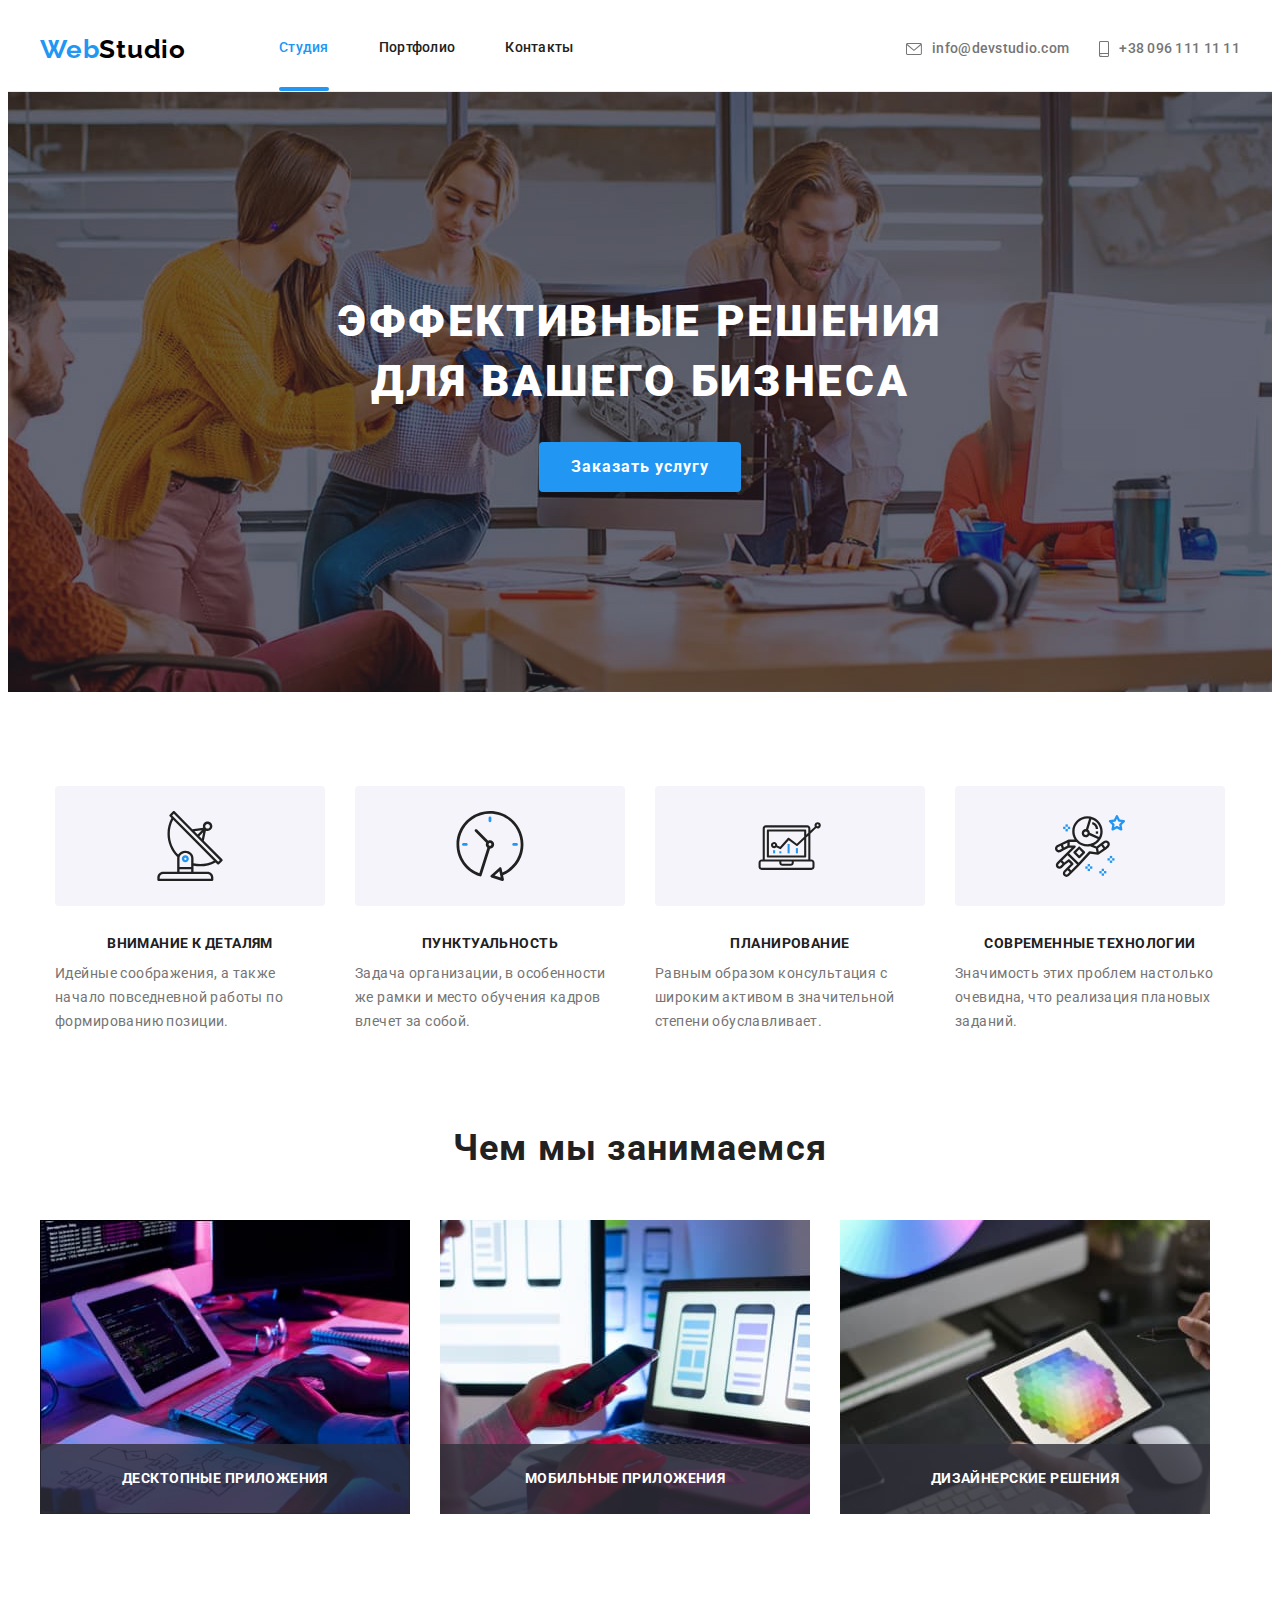
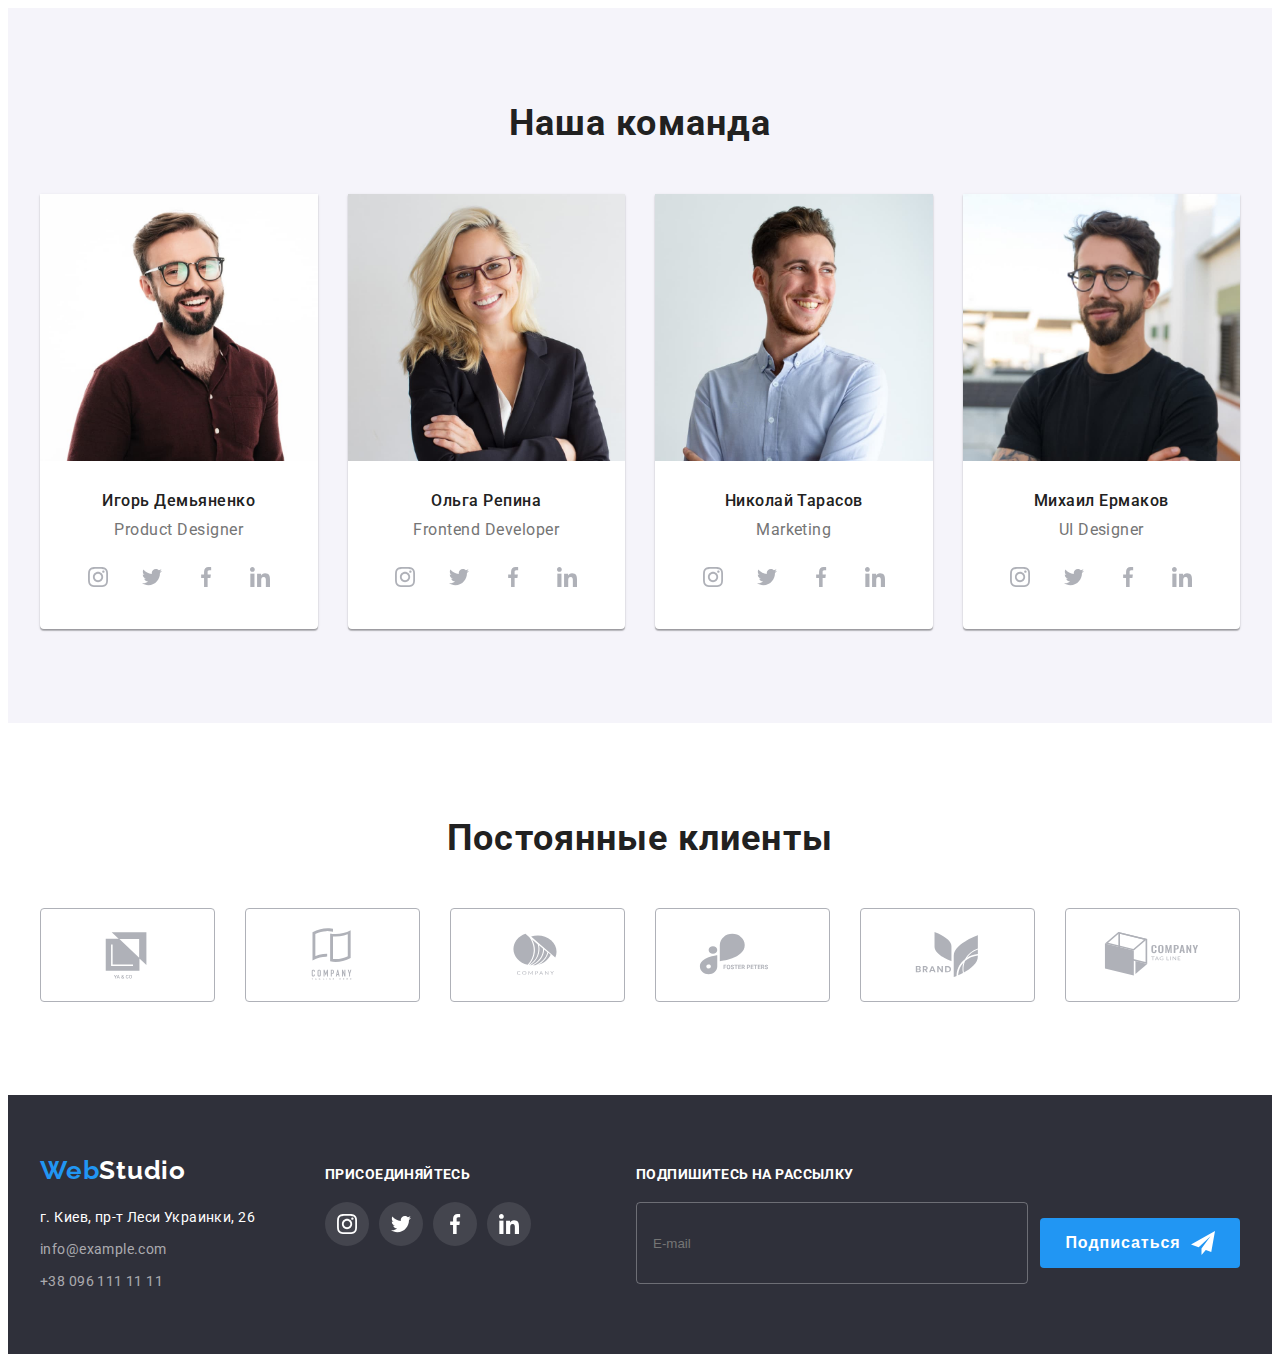
==== commit 37bd0117: "v.1.8.2" ====
--- a/index.html
+++ b/index.html
@@ -23,18 +23,22 @@
     <title>WebStudio</title>
   </head>
   <body class="body">
-    <!-- <header class="header-site">
+    <header class="header-site">
       <div class="container-site">
         <nav class="header-nav">
           <a class="header-nav__logo logo" href="./index.html" lang="en"
             >Web<span class="header-nav__logo-text">Studio</span></a
           >
           <ul class="header-list list">
-            <li class="header-list__item"><a class="header-list__link link current" href="">Студия</a></li>
+            <li class="header-list__item">
+              <a class="header-list__link link current" href="">Студия</a>
+            </li>
             <li class="header-list__item">
               <a class="header-list__link link" href="./portfolio.html">Портфолио</a>
             </li>
-            <li class="header-list__item"><a class="header-list__link link" href="">Контакты</a></li>
+            <li class="header-list__item">
+              <a class="header-list__link link" href="">Контакты</a>
+            </li>
           </ul>
         </nav>
         <ul class="header-contact list">
@@ -55,8 +59,45 @@
             >
           </li>
         </ul>
+        <button type="button" class="btn__open-menu" data-menu-open>
+          <svg class="btn__icon-open-menu" width="40" height="40">
+            <use href="./images/icons.svg#icon-open-menu-mob"></use>
+          </svg>
+        </button>
       </div>
-    </header> -->
+      <div class="mob-menu is-hidden-mob" data-menu>
+        <button type="button" class="menu-close-mob" data-menu-close>
+          <svg class="btn__icon-close-menu" width="40" height="40">
+            <use href="./images/icons.svg#icon-close-menu-mob"></use>
+          </svg>
+        </button>
+        <ul class="nav-mob-list list">
+          <li class="nav-mob-item">
+            <a href="./index.html" class="nav-mob-link link current-mob">Студия</a>
+          </li>
+          <li class="nav-mob-item">
+            <a href="./portfolio.html" class="nav-mob-link link">Портфолио</a>
+          </li>
+          <li class="nav-mob-item"><a href="#" class="nav-mob-link link">Контакты</a></li>
+        </ul>
+        <div>
+          <ul class="mob-contact-list list">
+            <li class="mob-contact-item">
+              <a class="mob-tel link" href="tel:+380961111111">+38 096 111 11 11</a>
+            </li>
+            <li class="mob-contact-item">
+              <a class="mob-mail link" href="mailto:info@devstudio.com">info@devstudio.com</a>
+            </li>
+          </ul>
+          <ul class="mob-social-list list">
+            <li class="mob-social-item"><a href="#" class="mod-social-link link">Instagram</a></li>
+            <li class="mob-social-item"><a href="#" class="mod-social-link link">Twitter</a></li>
+            <li class="mob-social-item"><a href="#" class="mod-social-link link">Facebook</a></li>
+            <li class="mob-social-item"><a href="#" class="mod-social-link link">LinkedIn</a></li>
+          </ul>
+        </div>
+      </div>
+    </header>
     <main class="main-index">
       <section class="hero">
         <div class="container-site">
@@ -66,7 +107,7 @@
       </section>
       <section class="qualities">
         <div class="container-site">
-          <h2 class="qualities__title" hidden>Качества</h2>
+          <h2 class="qualities__title visually-hidden">Качества</h2>
           <ul class="qualities__list list">
             <li class="qualities__item">
               <div class="qualities__icon-background">
@@ -115,13 +156,14 @@
           </ul>
         </div>
       </section>
-      <!-- <section class="skills">
+      <section class="skills">
         <div class="container-site">
           <h2 class="skills__title">Чем мы занимаемся</h2>
           <ul class="skills__list list">
             <li class="skills__item">
               <img
                 class="skills__img img"
+                srcset="./images/box_1.jpg 1x, ./images/box_1-2x.jpg 2x"
                 src="./images/box_1.jpg"
                 alt="Разработка сайта"
                 width="370"
@@ -134,6 +176,7 @@
             <li class="skills__item">
               <img
                 class="skills__img img"
+                srcset="./images/box_2.jpg 1x, ./images/box_2-2x.jpg 2x"
                 src="./images/box_2.jpg"
                 alt="Оптимизация сайта"
                 width="370"
@@ -146,6 +189,7 @@
             <li class="skills__item">
               <img
                 class="skills__img img"
+                srcset="./images/box_3.jpg 1x, ./images/box_3-2x.jpg 2x"
                 src="./images/box_3.jpg"
                 alt="Работа с палитрой цветов"
                 width="370"
@@ -157,14 +201,15 @@
             </li>
           </ul>
         </div>
-      </section> -->
-      <!-- <section class="team">
+      </section>
+      <section class="team">
         <div class="container-site">
           <h2 class="team__title">Наша команда</h2>
           <ul class="team__list list">
             <li class="team__item">
               <img
                 class="team__img img"
+                srcset="./images/img_1.jpg 1x, ./images/img_1-2x.jpg 2x"
                 src="./images/img_1.jpg"
                 alt="Product Designer"
                 width="270"
@@ -204,6 +249,7 @@
             <li class="team__item">
               <img
                 class="team__img img"
+                srcset="./images/img_2.jpg 1x, ./images/img_2-2x.jpg 2x"
                 src="./images/img_2.jpg"
                 alt="Frontend Developer"
                 width="270"
@@ -243,6 +289,7 @@
             <li class="team__item">
               <img
                 class="team__img img"
+                srcset="./images/img_3.jpg 1x, ./images/img_3-2x.jpg 2x"
                 src="./images/img_3.jpg"
                 alt="Marketing"
                 width="270"
@@ -282,6 +329,7 @@
             <li class="team__item">
               <img
                 class="team__img img"
+                srcset="./images/img_4.jpg 1x, ./images/img_4-2x.jpg 2x"
                 src="./images/img_4.jpg"
                 alt="UI Designer"
                 width="270"
@@ -320,8 +368,8 @@
             </li>
           </ul>
         </div>
-      </section> -->
-      <!-- <section class="clients">
+      </section>
+      <section class="clients">
         <div class="container-site">
           <h2 class="clients__title">Постоянные клиенты</h2>
           <ul class="clients__list list">
@@ -363,9 +411,9 @@
             </li>
           </ul>
         </div>
-      </section> -->
+      </section>
     </main>
-    <!-- <footer class="footer">
+    <footer class="footer">
       <div class="container-site">
         <div class="footer__info">
           <a class="footer__logo logo" href="./index.html" lang="en"
@@ -383,7 +431,9 @@
                 >
               </li>
               <li class="footer__address-item">
-                <a class="footer__address-mail link" href="mailto:info@example.com">info@example.com</a>
+                <a class="footer__address-mail link" href="mailto:info@example.com"
+                  >info@example.com</a
+                >
               </li>
               <li class="footer__address-item">
                 <a class="footer__address-tel link" href="tel:+380961111111">+38 096 111 11 11</a>
@@ -438,7 +488,7 @@
           </form>
         </div>
       </div>
-    </footer> -->
+    </footer>
     <div class="backdrop is-hidden" data-modal>
       <div class="modal">
         <button class="modal__btn-close" data-modal-close>
@@ -459,7 +509,6 @@
                 minlength="2"
                 required
               />
-
               <svg class="modal__input-icon" width="18" height="18">
                 <use href="./images/icons.svg#icon-user"></use>
               </svg>
@@ -476,7 +525,6 @@
                 maxlength="13"
                 required
               />
-
               <svg class="modal__input-icon" width="18" height="18">
                 <use href="./images/icons.svg#icon-tel-modal"></use>
               </svg>
@@ -513,8 +561,10 @@
                 ><svg class="modal__icon-check" width="16" height="15">
                   <use href="./images/icons.svg#icon-accept"></use></svg
               ></span>
-              Соглашаюсь с рассылкой и принимаю&nbsp;<a href="#" class="modal__link-policy"
-                >Условия договора</a
+              <span class="policy">
+                Соглашаюсь с рассылкой и принимаю&nbsp;<a href="#" class="modal__link-policy"
+                  >Условия договора</a
+                ></span
               ></label
             >
           </div>
@@ -523,5 +573,6 @@
       </div>
     </div>
     <script src="./js/modal.js"></script>
+    <script src="./js/menu-mob.js"></script>
   </body>
 </html>
--- a/css/main.min.css
+++ b/css/main.min.css
@@ -1 +1 @@
-:root{--logo-color-blue: #2196f3;--logo-color-white: #ffffff;--logo-color-black: #2f303a;--logo-span-color: #000;--contacts-color: #757575;--header-background-color: #ffffff;--header-list__link-color: #212121;--header-link-hover: #2196f3;--hero-background-color: #2f303a;--hero__title-color: #ffffff;--hero-button-background-color: #2196f3;--hero-button-color: #ffffff;--hero-button-background-color-focus-hover: #188ce8;--qualities-skills-background-color: #ffffff;--skills__title-color: #212121;--team-background-colour: #f5f4fa;--team__title-color: #212121;--specialist__team-member-color: #212121;--specialist__tech-skill-color: #757575;--footer-color: #2f303a;--footer__address-link-color: #ffffff;--footer-color-tel-mail: rgba(255, 255, 255, 0.6);--footer__bottom-text-color: #ffffff;--top-text-color: #212121;--bottom-text-color: #757575;--curent-color: #2196f3;--types-of-projects__btn-hover-focus-color: #ffffff;--types-of-projects__btn-hover-focus-background-color: #2196f3;--types-of-projects__btn-color: #212121;--types-of-projects__btn-background-color: #f5f4fa;--portfolio-background-color: #ffffff;--cursor-button: pointer;--team__item-background-color: #ffffff;--clients__title: #212121;--animation: cubic-bezier(0.4, 0, 0.2, 1);--accent-color-modal: #2196f3}p,h1,h2,h3,h4,h5,h6,ul,ol{margin:0;padding:0}img{display:block;max-width:100%;height:auto}.body{font-family:"Roboto","Times New Roman",sans-serif;color:var(--top-text-color)}.list{list-style:none}.top-text{color:var(--top-text-color)}.bottom-text{color:var(--bottom-text-color)}.link,.logo{text-decoration:none;display:block}.visually-hidden{position:absolute;white-space:nowrap;width:1px;height:1px;overflow:hidden;border:0;padding:0;clip:rect(0, 0, 0, 0);clip-path:inset(50%);margin:-1px}.container-site{width:100%;margin:0 auto;padding:0 15px}@media screen and (min-width: 480px){.container-site{max-width:480px}}@media screen and (min-width: 768px){.container-site{max-width:768px}}@media screen and (min-width: 1200px){.container-site{max-width:1200px}}.header-site{background-color:var(--header-background-color);border-bottom:1px solid #ececec}.header-site .container-site{display:flex}.link{transition:color 250ms var(--animation)}.header-nav__logo{padding-top:24px;padding-bottom:25px}.header-nav__logo-text{color:var(--logo-span-color)}.logo{margin-right:93px;font-family:"Raleway",sans-serif;font-weight:700;font-size:26px;line-height:1.19;letter-spacing:.03em;color:var(--logo-color-blue)}.header-nav{display:flex}.header-list{display:flex}.header-list__item{position:relative}.header-list__item:not(:last-child){margin-right:50px}.header-list__link{padding-top:32px;padding-bottom:32px;font-weight:500;font-size:14px;line-height:1.14;letter-spacing:.02em;color:var(--header-list__link-color)}.header-list__link::after{width:100%;height:4px;content:"";position:absolute;bottom:0;background-color:#2196f3;border-radius:2px;left:0;transform:scale(0);transition:transform 250ms linear}.header-list__link:hover::after{transform:scale(1)}.header-list__link.current::after{transform:scale(1)}.header-list__link:hover,.header-list__link:focus{color:var(--header-link-hover)}.current{color:var(--curent-color)}.header-contact{align-items:center;display:flex;margin-left:auto}.header-contact__item:first-child{margin-right:50px}.header-contact__link-mail,.header-tel{display:flex;align-items:center;padding:32px 0;font-weight:500;font-size:14px;line-height:1.14;letter-spacing:.02em;color:var(--contacts-color)}.header-contact__link-mail:hover,.header-contact__link-mail:focus,.header-tel:hover,.header-tel:focus{color:var(--header-link-hover)}.header-contact__icon{fill:currentColor;margin-right:10px}.hero{background-color:var(--hero-background-color);background-image:linear-gradient(rgba(47, 48, 58, 0.4), rgba(47, 48, 58, 0.4)),url(../images/hero-bg-x1-mob.jpg);background-repeat:no-repeat;background-position:center;padding-top:118px;padding-bottom:118px;width:100%;margin:0 auto;background-size:cover}@media screen and (min-width: 768px){.hero{background-image:linear-gradient(rgba(47, 48, 58, 0.4), rgba(47, 48, 58, 0.4)),url(../images/hero-bg-x1-tab.jpg)}}@media screen and (min-width: 1200px){.hero{background-image:linear-gradient(rgba(47, 48, 58, 0.4), rgba(47, 48, 58, 0.4)),url(../images/hero-bg.jpg);width:1600px;padding-top:200px;padding-bottom:200px}}.hero .container-site{text-align:center}.hero__title{width:100%;margin:0 auto;margin-bottom:30px;max-width:696px;font-weight:900;font-size:26px;line-height:1.75;letter-spacing:.06em;text-align:center;text-transform:uppercase;color:var(--hero__title-color)}@media screen and (min-width: 480px){.hero__title{width:360px}}@media screen and (min-width: 1200px){.hero__title{font-weight:900;font-size:44px;line-height:1.36;letter-spacing:.06em;width:100%}}.hero__btn{padding:10px 32px;border:none;border-radius:4px;box-shadow:0px 4px 4px rgba(0,0,0,.15);font-family:inherit;font-style:normal;font-weight:700;font-size:16px;line-height:1.88;align-items:center;text-align:center;letter-spacing:.06em;color:var(--hero-button-color);background-color:var(--hero-button-background-color);border-color:var(--hero-button-background-color);cursor:var(--cursor-button);transition:background-color 250ms var(--animation)}.hero__btn:hover,.hero__btn:focus{background:var(--hero-button-background-color-focus-hover)}.qualities{padding-bottom:60px;padding-top:60px;margin:0 auto;background-color:var(--qualities-skills-background-color)}@media screen and (min-width: 1200px){.qualities{padding-top:94px;padding-bottom:94px}}.qualities__list{display:block;justify-content:center}@media screen and (min-width: 768px){.qualities__list{display:flex;flex-wrap:wrap;margin-left:-30px;margin-bottom:-30px}}@media screen and (min-width: 1200px){.qualities__list{display:flex;justify-content:center;align-items:center;margin-left:0;margin-bottom:0}}.qualities__icon-background{width:100%;height:120px;background-color:#f5f4fa;margin-bottom:30px;display:flex;border-radius:4px;justify-content:center;align-items:center}@media screen and (min-width: 768px){.qualities__icon-background{width:354px}}@media screen and (min-width: 1200px){.qualities__icon-background{width:270px}}.qualities__item{width:100%;margin-bottom:30px;display:block}.qualities__item:last-child{margin-bottom:0}@media screen and (min-width: 768px){.qualities__item{width:calc(50% - 30px);margin-left:30px}}@media screen and (min-width: 1200px){.qualities__item{width:270px;margin-bottom:0;margin-left:0}.qualities__item:not(:last-child){margin-right:30px}}.qualities__top-text{margin-bottom:10px;font-weight:700;font-size:14px;line-height:1.14;letter-spacing:.03em;text-transform:uppercase;color:var(--top-text-color)}.qualities__bottom-text{max-width:270px;font-weight:400;font-size:14px;line-height:1.71;letter-spacing:.03em;color:var(--bottom-text-color)}.skills{padding-bottom:94px}.skills__title{margin-bottom:50px;font-weight:700;font-size:36px;line-height:1.17;text-align:center;letter-spacing:.03em;color:var(--skills__title-color)}.skills__list{display:flex}.skills__item{position:relative}.skills__item:not(:last-child){margin-right:30px}.skills__container-text{width:370px;height:70px;background-color:rgba(47,48,58,.8);display:flex;align-items:center;justify-content:center;position:absolute;bottom:0}.skill__text{font-weight:700;font-size:14px;line-height:1.14;letter-spacing:.03em;text-transform:uppercase;color:#fff}.team{padding-top:94px;padding-bottom:94px;background-color:var(--team-background-colour)}.team__list{display:flex}.team__item{background-color:var(--team__item-background-color);box-shadow:0px 1px 3px rgba(0,0,0,.12),0px 1px 1px rgba(0,0,0,.14),0px 2px 1px rgba(0,0,0,.2);border-radius:0px 0px 4px 4px}.team__item:not(:last-child){margin-right:30px}.team__title{margin-bottom:50px;font-weight:700;font-size:36px;line-height:1.17;text-align:center;letter-spacing:.03em;color:var(--team__title-color)}.specialist{padding:30px 0}.specialist__team-member{margin-bottom:10px;font-weight:500;font-size:16px;line-height:1.19;text-align:center;letter-spacing:.03em;color:var(--specialist__team-member-color)}.specialist__tech-skill{font-weight:400;font-size:16px;line-height:1.19;text-align:center;letter-spacing:.03em;color:var(--specialist__tech-skill-color);margin-bottom:16px}.specialist__social-list{display:flex;justify-content:center}.specialist__social-item{display:flex;justify-content:center;align-items:center;width:44px;height:44px}.specialist__social-item:not(:last-child){margin-right:10px}.specialist__social-link{display:flex;width:100%;height:100%;justify-content:center;align-items:center;border-radius:50%;color:#afb1b8;transition:color 250ms var(--animation),background-color 250ms var(--animation)}.specialist__social-link:hover,.specialist__social-link:focus{background-color:#2196f3;color:#fff}.specialist__social-icon{fill:currentColor}.clients{padding-top:94px;padding-bottom:94px}.clients__title{font-weight:700;font-size:36px;line-height:1.17;text-align:center;letter-spacing:.03em;color:var(--clients__title);margin-bottom:50px}.clients__list{display:flex}.clients__item{display:flex;justify-content:center;align-items:center;width:170px;height:92px}.clients__item:not(:last-child){margin-right:30px}.clients__item .clients__link{display:flex;justify-content:center;align-items:center;width:100%;height:100%;color:#afb1b8;border:1px solid #afb1b8;border-radius:4px}.clients__link{transition:color 250ms var(--animation),border-color 250ms var(--animation)}.clients__link:hover,.clients__link:focus{border:1px solid #2196f3;color:#2196f3}.clients__icon{fill:currentColor}.footer{padding:60px 0 57px 0;background-color:var(--logo-color-black)}.footer__info{margin-right:70px}.footer .container-site{display:flex;align-items:baseline}.footer__bottom-text{font-weight:700;font-size:14px;line-height:16px;letter-spacing:.03em;text-transform:uppercase;margin-bottom:20px;color:var(--footer__bottom-text-color)}.footer__logo{margin:0 0 20px 0;display:inline-block}.footer__logo-text{color:var(--logo-color-white)}.footer__address-link,.footer__address-mail,.footer__address-tel{display:inline-block;font-style:normal}.footer__address-link:hover,.footer__address-link:focus,.footer__address-mail:hover,.footer__address-mail:focus,.footer__address-tel:hover,.footer__address-tel:focus{color:var(--header-link-hover)}.footer__address-link{font-weight:400;font-size:14px;line-height:1.71;letter-spacing:.03em;color:var(--footer__address-link-color)}.footer__address-mail,.footer__address-tel{font-weight:400;font-size:14px;line-height:1.71;letter-spacing:.03em;color:var(--footer-color-tel-mail)}.footer__address-item:not(:last-child){margin-bottom:9px}.footer-social__list{display:flex}.footer-social__item{display:flex;justify-content:center;align-items:center;width:44px;height:44px}.footer-social__item:not(:last-child){margin-right:10px}.footer-social__link{display:flex;width:100%;height:100%;justify-content:center;align-items:center;border-radius:50%;color:#fff;background-color:rgba(255,255,255,.1019607843);transition:background-color 250ms var(--animation)}.footer-social__link:hover,.footer-social__link:focus{background-color:#2196f3;color:#fff}.footer-social__icon{fill:currentColor}.footer-subscribe{margin-left:auto}.footer-subscribe__input{width:358px;height:50px;border:1px solid rgba(255,255,255,.3);border-radius:4px;outline:none;background-color:rgba(0,0,0,0);padding:15px 16px;margin-right:12px;color:#2196f3;transition:border-color 250ms cubic-bezier(0.4, 0, 0.2, 1)}.footer-subscribe__input:hover,.footer-subscribe__input:focus{border-color:#2196f3}.footer-subscribe__input:hover::placeholder{color:#2196f3}.footer-subscribe__input::placeholder{transition:color 250ms cubic-bezier(0.4, 0, 0.2, 1)}.footer-subscribe__zone{display:flex}.footer-subscribe__btn{font-weight:700;font-size:16px;line-height:1.88;letter-spacing:.06em;color:#fff;background-color:#2196f3;border:none;border-radius:4px;width:200px;height:50px;outline:none;display:flex;justify-content:center;align-items:center;cursor:var(--cursor-button);transition:background-color 250ms cubic-bezier(0.4, 0, 0.2, 1)}.footer-subscribe__btn:hover,.footer-subscribe__btn:focus{background-color:#188ce8}.footer-subscribe__icon{fill:#fff;margin-left:10px}.backdrop{width:100%;height:100%;position:fixed;background-color:rgba(0,0,0,.2);top:0;display:flex;justify-content:center;align-items:center;transition:opacity 700ms,visibility 700ms}.backdrop.is-hidden .modal{transform:rotate(-180deg) scale(-3)}.modal__btn-close{width:30px;height:30px;border:1px solid rgba(0,0,0,.1);border-radius:50%;display:flex;justify-content:center;align-items:center;position:absolute;right:8px;top:8px;background-color:#fff;cursor:var(--cursor-button);transition:border-color 250ms cubic-bezier(0.4, 0, 0.2, 1)}.modal__btn-close:hover .modal__icon-close{fill:var(--accent-color-modal)}.modal__icon-close{transition:fill 250ms cubic-bezier(0.4, 0, 0.2, 1)}.modal{width:528px;height:581px;background-color:#fff;box-shadow:0px 1px 3px rgba(0,0,0,.12),0px 1px 1px rgba(0,0,0,.14),0px 2px 1px rgba(0,0,0,.2);padding:40px;border-radius:4px;position:relative;transition:transform 700ms ease}.modal__title{font-weight:700;font-size:20px;line-height:1.15;text-align:center;letter-spacing:.03em;color:#212121;margin-bottom:12px}.modal__field{margin-bottom:10px}.modal__label{display:block;font-weight:400;font-size:12px;line-height:1.17;letter-spacing:.01em;color:#757575;margin-bottom:4px}.modal__input{width:100%;height:40px;padding-left:42px;border:1px solid rgba(33,33,33,.2);border-radius:4px;outline:none;transition:border-color 250ms cubic-bezier(0.4, 0, 0.2, 1)}.modal__input:valid{border-color:green}.modal__input:invalid{border-color:rgba(33,33,33,.2)}.modal__input:focus{border-color:var(--accent-color-modal)}.modal__input:focus+.modal__input-icon{fill:var(--accent-color-modal)}.modal__input-wrap{position:relative}.modal__input-icon{position:absolute;left:12px;top:50%;transform:translateY(-50%);transition:fill 250ms cubic-bezier(0.4, 0, 0.2, 1)}.modal__field-comment{margin-bottom:20px}.modal__text{width:100%;height:120px;padding:12px 16px;margin-bottom:0;border:1px solid rgba(33,33,33,.2);border-radius:4px;resize:none;outline:none;transition:border-color 250ms cubic-bezier(0.4, 0, 0.2, 1)}.modal__text:focus{border-color:var(--accent-color-modal)}.modal__check-text{font-weight:400;font-size:14px;line-height:1.71;letter-spacing:.03em;display:flex;align-items:center;color:#757575}.modal__check-icon-border{width:16px;height:15px;border:2px solid #212121;border-radius:3px;margin-right:9px;display:flex;align-items:center;justify-content:center;transition:background-color 250ms cubic-bezier(0.4, 0, 0.2, 1),border 250ms cubic-bezier(0.4, 0, 0.2, 1)}.modal__icon-check{fill:rgba(0,0,0,0);transition:fill 250ms cubic-bezier(0.4, 0, 0.2, 1)}.modal__input-check:focus+.modal__check-text>.modal__check-icon-border{border-color:var(--accent-color-modal)}.modal__input-check:hover+.modal__check-text>.modal__check-icon-border{border-color:var(--accent-color-modal)}.modal__input-check:checked+.modal__check-text>.modal__check-icon-border{background-color:var(--accent-color-modal);border:none}.modal__input-check:checked+.modal__check-text .modal__icon-check{fill:#fff}.modal__link-policy{color:var(--accent-color-modal);transition:color 250ms cubic-bezier(0.4, 0, 0.2, 1)}.modal__link-policy:hover,.modal__link-policy:focus{color:var(--hero-button-background-color-focus-hover)}.modal__field-check{display:flex;margin-bottom:30px;align-items:center;justify-content:center}.modal__btn-submit{display:block;margin-left:auto;margin-right:auto;width:200px;height:50px;background:#2196f3;border:none;border-radius:4px;outline:none;justify-items:center;align-items:center;font-weight:700;font-size:16px;line-height:1.88;letter-spacing:.06em;color:#fff;transition:background-color 250ms cubic-bezier(0.4, 0, 0.2, 1),box-shadow 250ms cubic-bezier(0.4, 0, 0.2, 1)}.modal__btn-submit:focus,.modal__btn-submit:hover{background-color:#188ce8;box-shadow:0px 4px 4px rgba(0,0,0,.15)}.is-hidden{opacity:0;pointer-events:none;visibility:hidden}.types-of-projects{padding-top:94px;padding-bottom:94px;background-color:var(--portfolio-background-color)}.types-of-projects__list{display:flex;justify-content:center;margin-bottom:50px}.types-of-projects__item:not(:last-child){margin-right:8px}.types-of-projects__btn{padding:6px 22px;font-family:inherit;font-style:normal;font-weight:500;font-size:16px;line-height:1.63;text-align:center;letter-spacing:.03em;color:var(--types-of-projects__btn-color);background-color:var(--types-of-projects__btn-background-color);cursor:var(--cursor-button);border:none;border-radius:4px;transition:background-color 250ms var(--animation),color 250ms var(--animation),box-shadow 250ms var(--animation)}.types-of-projects__btn:hover,.types-of-projects__btn:focus,.painted{background-color:var(--types-of-projects__btn-hover-focus-background-color);color:var(--types-of-projects__btn-hover-focus-color);box-shadow:0px 3px 1px rgba(0,0,0,.1),0px 1px 2px rgba(0,0,0,.08),0px 2px 2px rgba(0,0,0,.12)}.projects-list{display:flex;flex-wrap:wrap}.project-item{display:block;margin-bottom:30px;margin-right:30px}.project-item:nth-child(3n+3){margin-right:0}.project-item:nth-child(n+7){margin-bottom:0}.project-link{transition:box-shadow 250ms var(--animation)}.project-link:hover,.project-link:focus{box-shadow:0px 1px 1px rgba(0,0,0,.12),0px 4px 4px rgba(0,0,0,.06),1px 4px 6px rgba(0,0,0,.16);cursor:var(--cursor-button)}.project-item-container{box-sizing:border-box;padding:20px 24px;border:1px solid #eee;border-top:0}.project-top-text{margin-bottom:4px;font-weight:700;font-size:18px;line-height:2;letter-spacing:.06em}.project-bottom-text{font-weight:400;font-size:16px;line-height:1.87;letter-spacing:.03em}.project-hover-text{width:100%;height:100%;position:absolute;top:0;font-weight:400;font-size:18px;line-height:1.56;letter-spacing:.03em;color:#fff;background-color:rgba(33,150,243,.9);padding:63px 24px;transform:translateY(101%);transition:transform 250ms var(--animation)}.project-link:hover .project-hover-text{transform:translateY(0);overflow:auto}.project-link:focus .project-hover-text{transform:translateY(0);overflow:auto}.project-hover-container{position:relative;overflow:hidden}/*# sourceMappingURL=main.min.css.map */+:root{--logo-color-blue: #2196f3;--logo-color-white: #ffffff;--logo-color-black: #2f303a;--logo-span-color: #000;--contacts-color: #757575;--header-background-color: #ffffff;--header-list__link-color: #212121;--header-link-hover: #2196f3;--hero-background-color: #2f303a;--hero__title-color: #ffffff;--hero-button-background-color: #2196f3;--hero-button-color: #ffffff;--hero-button-background-color-focus-hover: #188ce8;--qualities-skills-background-color: #ffffff;--skills__title-color: #212121;--team-background-colour: #f5f4fa;--team__title-color: #212121;--specialist__team-member-color: #212121;--specialist__tech-skill-color: #757575;--footer-color: #2f303a;--footer__address-link-color: #ffffff;--footer-color-tel-mail: rgba(255, 255, 255, 0.6);--footer__bottom-text-color: #ffffff;--top-text-color: #212121;--bottom-text-color: #757575;--curent-color: #2196f3;--types-of-projects__btn-hover-focus-color: #ffffff;--types-of-projects__btn-hover-focus-background-color: #2196f3;--types-of-projects__btn-color: #212121;--types-of-projects__btn-background-color: #f5f4fa;--portfolio-background-color: #ffffff;--cursor-button: pointer;--team__item-background-color: #ffffff;--clients__title: #212121;--animation: cubic-bezier(0.4, 0, 0.2, 1);--accent-color-modal: #2196f3}p,h1,h2,h3,h4,h5,h6,ul,ol{margin:0;padding:0}img{display:block;max-width:100%;height:auto}.body{font-family:"Roboto","Times New Roman",sans-serif;color:var(--top-text-color)}.list{list-style:none}.top-text{color:var(--top-text-color)}.bottom-text{color:var(--bottom-text-color)}.link,.logo{text-decoration:none;display:block}.visually-hidden{position:absolute;white-space:nowrap;width:1px;height:1px;overflow:hidden;border:0;padding:0;clip:rect(0, 0, 0, 0);clip-path:inset(50%);margin:-1px}.container-site{width:100%;margin:0 auto;padding:0 15px}@media screen and (min-width: 480px){.container-site{max-width:480px}}@media screen and (min-width: 768px){.container-site{max-width:768px}}@media screen and (min-width: 1200px){.container-site{max-width:1200px}}.header-site{background-color:var(--header-background-color);border-bottom:1px solid #ececec}.header-site .container-site{display:flex}.link{transition:color 250ms var(--animation)}.mob-menu{display:flex;flex-direction:column;justify-content:space-between;height:100%;width:100%;background-color:#fff;position:fixed;bottom:0;padding:48px 40px;z-index:2;transform:translateX(0);transition:transform 1000ms,visibility 1000ms,opacity 1000ms}.mob-menu.is-hidden-mob{transform:translateX(100%)}.menu-close-mob{display:flex;justify-content:center;align-items:center;width:40px;height:40px;position:absolute;top:10px;right:15px;padding:0;border:none;background-color:rgba(0,0,0,0);outline:none}.menu-close-mob:hover .btn__icon-close-menu,.menu-close-mob:focus .btn__icon-close-menu{fill:#2196f3}.btn__icon-close-menu{transition:fill 250ms var(--animation)}.nav-mob-item:not(:last-child){margin-bottom:32px}.nav-mob-link{font-weight:500;font-size:40px;line-height:1.18;letter-spacing:.02em;color:#212121;transition:color 250ms var(--animation)}.nav-mob-link:hover,.nav-mob-link:focus{color:#2196f3}.mob-contact-list{margin-bottom:64px}.mob-tel{font-weight:500;font-size:34px;line-height:1.18;letter-spacing:.02em;margin-bottom:32px;color:inherit;transition:color 250ms var(--animation)}.mob-mail{font-weight:500;font-size:24px;line-height:1.17;letter-spacing:.02em;color:inherit;transition:color 250ms var(--animation)}.mob-contact-item{color:#757575}.mob-contact-item:hover,.mob-contact-item:focus{color:#2196f3}.mob-social-list{display:flex;flex-wrap:wrap}.mob-social-item:not(:last-child)::after{content:"";display:block;height:22px;width:1px;background-color:rgba(33,33,33,.2);margin:0 10px}.mob-social-item{display:flex;flex-wrap:wrap}.mod-social-link{font-weight:500;font-size:18px;line-height:1.22;letter-spacing:.02em;color:#2196f3}.current-mob{color:#2196f3}.no-scroll{overflow:hidden}.is-hidden-mob{opacity:0;visibility:hidden;pointer-events:none}.header-nav__logo{padding-top:16px;padding-bottom:16px}.header-nav__logo-text{color:var(--logo-span-color)}@media screen and (min-width: 768px){.header-nav__logo{padding-top:26px;padding-bottom:26px}}.logo{margin-right:88px;font-family:"Raleway",sans-serif;font-weight:700;font-size:26px;line-height:1.19;letter-spacing:.03em;color:var(--logo-color-blue)}@media screen and (min-width: 1200px){.logo{margin-right:93px}}.btn__open-menu{padding:10px 0;margin-left:auto;background-color:rgba(0,0,0,0);outline:none;border:none;cursor:var(--cursor-button)}.btn__open-menu:hover .btn__icon-open-menu,.btn__open-menu:focus .btn__icon-open-menu{fill:#2196f3}@media screen and (min-width: 768px){.btn__open-menu{display:none}}.btn__icon-open-menu{transition:fill 250ms cubic-bezier(0.4, 0, 0.2, 1)}.header-nav{display:flex}.header-list{display:flex;display:none}@media screen and (min-width: 768px){.header-list{display:flex}}.header-list__item{position:relative}.header-list__item:not(:last-child){margin-right:50px}.header-list__link{padding-top:32px;padding-bottom:32px;font-weight:500;font-size:14px;line-height:1.14;letter-spacing:.02em;color:var(--header-list__link-color)}.header-list__link::after{width:100%;height:4px;content:"";position:absolute;bottom:0;background-color:#2196f3;border-radius:2px;left:0;transform:scale(0);transition:transform 250ms linear}.header-list__link:hover::after{transform:scale(1)}.header-list__link.current::after{transform:scale(1)}.header-list__link:hover,.header-list__link:focus{color:var(--header-link-hover)}.current{color:var(--curent-color)}.header-contact{align-items:center;display:flex;margin-left:auto;display:none}@media screen and (min-width: 768px){.header-contact{display:block}}@media screen and (min-width: 1200px){.header-contact{display:flex}}@media screen and (min-width: 1200px){.header-contact__item:first-child{margin-right:30px}}.header-contact__link-mail{padding-top:21px;padding-bottom:10px}.header-tel{padding-bottom:21px}.header-contact__link-mail,.header-tel{display:flex;align-items:center;font-weight:500;font-size:12px;line-height:1.17;letter-spacing:.02em;color:var(--contacts-color)}@media screen and (min-width: 1200px){.header-contact__link-mail,.header-tel{padding-bottom:32px;padding-top:32px;font-size:14px;line-height:1.14}}.header-contact__link-mail:hover,.header-contact__link-mail:focus,.header-tel:hover,.header-tel:focus{color:var(--header-link-hover)}.header-contact__icon{fill:currentColor;margin-right:8px}@media screen and (min-width: 1200px){.header-contact__icon{margin-right:10px}}.hero{background-color:var(--hero-background-color);background-image:linear-gradient(rgba(47, 48, 58, 0.4), rgba(47, 48, 58, 0.4)),url(../images/hero-bg-x1-mob.jpg);background-repeat:no-repeat;background-position:center;padding-top:118px;padding-bottom:118px;width:100%;margin:0 auto;background-size:cover}@media screen and (min-width: 768px){.hero{background-image:linear-gradient(rgba(47, 48, 58, 0.4), rgba(47, 48, 58, 0.4)),url(../images/hero-bg-x1-tab.jpg)}}@media screen and (min-width: 1200px){.hero{background-image:linear-gradient(rgba(47, 48, 58, 0.4), rgba(47, 48, 58, 0.4)),url(../images/hero-bg.jpg);max-width:1600px;padding-top:200px;padding-bottom:200px}}.hero .container-site{text-align:center}.hero__title{width:100%;margin:0 auto;margin-bottom:30px;max-width:696px;font-weight:900;font-size:26px;line-height:1.75;letter-spacing:.06em;text-align:center;text-transform:uppercase;color:var(--hero__title-color)}@media screen and (min-width: 480px){.hero__title{width:360px}}@media screen and (min-width: 1200px){.hero__title{font-weight:900;font-size:44px;line-height:1.36;letter-spacing:.06em;width:100%}}.hero__btn{padding:10px 32px;border:none;border-radius:4px;box-shadow:0px 4px 4px rgba(0,0,0,.15);font-family:inherit;font-style:normal;font-weight:700;font-size:16px;line-height:1.88;align-items:center;text-align:center;letter-spacing:.06em;color:var(--hero-button-color);background-color:var(--hero-button-background-color);border-color:var(--hero-button-background-color);cursor:var(--cursor-button);transition:background-color 250ms var(--animation)}.hero__btn:hover,.hero__btn:focus{background:var(--hero-button-background-color-focus-hover)}.qualities{padding-bottom:60px;padding-top:60px;background-color:var(--qualities-skills-background-color)}@media screen and (min-width: 1200px){.qualities{width:100%;margin:0 auto;padding-top:94px;padding-bottom:94px}}.qualities__list{display:block;justify-content:center}@media screen and (min-width: 768px){.qualities__list{display:flex;flex-wrap:wrap;margin-left:-30px;margin-bottom:-30px}}@media screen and (min-width: 1200px){.qualities__list{display:flex;justify-content:center;align-items:center;margin-left:0;margin-bottom:0}}.qualities__icon-background{width:100%;height:120px;background-color:#f5f4fa;margin-bottom:30px;display:flex;border-radius:4px;justify-content:center;align-items:center}@media screen and (min-width: 768px){.qualities__icon-background{width:354px}}@media screen and (min-width: 1200px){.qualities__icon-background{width:270px}}.qualities__item{width:100%;margin-bottom:30px;display:block}.qualities__item:last-child{margin-bottom:0}@media screen and (min-width: 768px){.qualities__item{width:calc(50% - 30px);margin-left:30px}}@media screen and (min-width: 1200px){.qualities__item{width:270px;margin-bottom:0;margin-left:0}.qualities__item:not(:last-child){margin-right:30px}}.qualities__top-text{margin-bottom:10px;font-weight:700;font-size:14px;line-height:1.14;letter-spacing:.03em;text-transform:uppercase;text-align:center;color:var(--top-text-color)}@media screen and (min-width: 768px){.qualities__top-text{text-align:left}}@media screen and (min-width: 1200px){.qualities__top-text{text-align:center}}.qualities__bottom-text{font-weight:400;font-size:14px;line-height:1.71;letter-spacing:.03em;color:var(--bottom-text-color)}.skills{padding-bottom:94px;display:none}@media screen and (min-width: 1200px){.skills{display:block}}.skills__title{margin-bottom:50px;font-weight:700;font-size:36px;line-height:1.17;text-align:center;letter-spacing:.03em;color:var(--skills__title-color)}.skills__list{display:flex}.skills__item{position:relative}.skills__item:not(:last-child){margin-right:30px}.skills__container-text{width:370px;height:70px;background-color:rgba(47,48,58,.8);display:flex;align-items:center;justify-content:center;position:absolute;bottom:0}.skill__text{font-weight:700;font-size:14px;line-height:1.14;letter-spacing:.03em;text-transform:uppercase;color:#fff}.team{padding-top:60px;padding-bottom:60px;background-color:var(--team-background-colour)}@media screen and (min-width: 1200px){.team{padding-top:94px;padding-bottom:94px}}.team__list{display:flex;flex-wrap:wrap;text-align:center}@media screen and (min-width: 768px){.team__list{margin-bottom:-30px;margin-left:-30px}}.team__item{background-color:var(--team__item-background-color);box-shadow:0px 1px 3px rgba(0,0,0,.12),0px 1px 1px rgba(0,0,0,.14),0px 2px 1px rgba(0,0,0,.2);border-radius:0px 0px 4px 4px;width:100%}.team__item:not(:last-child){margin-bottom:30px}@media screen and (min-width: 768px){.team__item{width:calc(50% - 30px);margin-left:30px;margin-bottom:30px}}@media screen and (min-width: 1200px){.team__item{width:calc(25% - 30px)}}.team__img{width:100%}.team__title{margin-bottom:50px;font-weight:700;font-size:28px;line-height:1.18;letter-spacing:.03em;text-align:center;color:var(--team__title-color)}@media screen and (min-width: 1200px){.team__title{font-size:36px;line-height:1.17}}.specialist{padding:30px 0}.specialist__team-member{margin-bottom:10px;font-weight:500;font-size:16px;line-height:1.19;text-align:center;letter-spacing:.03em;color:var(--specialist__team-member-color)}.specialist__tech-skill{font-weight:400;font-size:16px;line-height:1.19;text-align:center;letter-spacing:.03em;color:var(--specialist__tech-skill-color);margin-bottom:16px}.specialist__social-list{display:flex;justify-content:center}.specialist__social-item{display:flex;justify-content:center;align-items:center;width:44px;height:44px}.specialist__social-item:not(:last-child){margin-right:10px}.specialist__social-link{display:flex;width:100%;height:100%;justify-content:center;align-items:center;border-radius:50%;color:#afb1b8;transition:color 250ms var(--animation),background-color 250ms var(--animation)}.specialist__social-link:hover,.specialist__social-link:focus{background-color:#2196f3;color:#fff}.specialist__social-icon{fill:currentColor}.clients{padding-top:60px;padding-bottom:60px}@media screen and (min-width: 1200px){.clients{padding-top:94px;padding-bottom:94px}}.clients__title{font-weight:700;font-size:28px;line-height:1.18;letter-spacing:.03em;text-align:center;color:var(--clients__title);margin-bottom:50px}@media screen and (min-width: 1200px){.clients__title{font-size:36px;line-height:1.18}}.clients__list{display:flex;flex-wrap:wrap;margin-left:-30px;margin-bottom:-30px}.clients__item{display:flex;justify-content:center;align-items:center;width:170px;height:92px;width:calc(50% - 30px);margin-bottom:30px;margin-left:30px}@media screen and (min-width: 768px){.clients__item{width:calc(33.3333333333% - 30px)}}@media screen and (min-width: 1200px){.clients__item{width:calc(16.6666666667% - 30px)}}.clients__item .clients__link{display:flex;justify-content:center;align-items:center;width:100%;height:100%;color:#afb1b8;border:1px solid #afb1b8;border-radius:4px}.clients__link{transition:color 250ms var(--animation),border-color 250ms var(--animation)}.clients__link:hover,.clients__link:focus{border:1px solid #2196f3;color:#2196f3}.clients__icon{fill:currentColor}.footer{padding:60px 0;background-color:var(--logo-color-black)}.footer__info{text-align:center;margin-bottom:60px}@media screen and (min-width: 1200px){.footer__info{margin-bottom:0;margin-right:70px;text-align:left}}.footer .container-site{display:flex;flex-direction:column;align-items:center}@media screen and (min-width: 768px){.footer .container-site{flex-direction:row;flex-wrap:wrap;justify-content:space-around;align-items:baseline}}@media screen and (min-width: 1200px){.footer .container-site{justify-content:flex-start}}.footer__bottom-text{font-weight:700;font-size:14px;line-height:16px;letter-spacing:.03em;text-transform:uppercase;margin-bottom:20px;color:var(--footer__bottom-text-color)}.footer__logo{width:100%;margin-bottom:20px;margin-right:0;display:inline-block}.footer__logo-text{color:var(--logo-color-white)}.footer__address-link,.footer__address-mail,.footer__address-tel{display:inline-block;font-style:normal}.footer__address-link:hover,.footer__address-link:focus,.footer__address-mail:hover,.footer__address-mail:focus,.footer__address-tel:hover,.footer__address-tel:focus{color:var(--header-link-hover)}.footer__address-link{font-weight:400;font-size:14px;line-height:1.71;letter-spacing:.03em;color:var(--footer__address-link-color)}.footer__address-mail,.footer__address-tel{font-weight:400;font-size:14px;line-height:1.71;letter-spacing:.03em;color:var(--footer-color-tel-mail)}.footer__address-item:not(:last-child){margin-bottom:8px}.footer-social{text-align:center;margin-bottom:60px}@media screen and (min-width: 768px){.footer-social{margin-bottom:0}}@media screen and (min-width: 1200px){.footer-social{text-align:left}}.footer-social__list{display:flex}.footer-social__item{display:flex;justify-content:center;align-items:center;width:44px;height:44px}.footer-social__item:not(:last-child){margin-right:10px}.footer-social__link{display:flex;width:100%;height:100%;justify-content:center;align-items:center;border-radius:50%;color:#fff;background-color:rgba(255,255,255,.1019607843);transition:background-color 250ms var(--animation)}.footer-social__link:hover,.footer-social__link:focus{background-color:#2196f3;color:#fff}.footer-social__icon{fill:currentColor}.footer-subscribe{width:100%;text-align:center}@media screen and (min-width: 1200px){.footer-subscribe{width:auto;margin-left:auto;text-align:left}}.footer-subscribe__input{width:100%;height:50px;border:1px solid rgba(255,255,255,.3);border-radius:4px;outline:none;background-color:rgba(0,0,0,0);padding:15px 16px;color:#2196f3;transition:border-color 250ms cubic-bezier(0.4, 0, 0.2, 1);margin-bottom:20px}@media screen and (min-width: 768px){.footer-subscribe__input{width:450px}}@media screen and (min-width: 1200px){.footer-subscribe__input{width:358px;margin-right:12px;margin-bottom:0}}.footer-subscribe__input:hover,.footer-subscribe__input:focus{border-color:#2196f3}.footer-subscribe__input:hover::placeholder{color:#2196f3}.footer-subscribe__input::placeholder{transition:color 250ms cubic-bezier(0.4, 0, 0.2, 1)}.footer-subscribe__zone{display:flex;flex-direction:column;align-items:center;width:100%}@media screen and (min-width: 1200px){.footer-subscribe__zone{flex-direction:row}}.footer-subscribe__btn{font-weight:700;font-size:16px;line-height:1.88;letter-spacing:.06em;color:#fff;background-color:#2196f3;border:none;border-radius:4px;width:200px;height:50px;outline:none;display:flex;justify-content:center;align-items:center;cursor:var(--cursor-button);transition:background-color 250ms cubic-bezier(0.4, 0, 0.2, 1)}.footer-subscribe__btn:hover,.footer-subscribe__btn:focus{background-color:#188ce8}.footer-subscribe__icon{fill:#fff;margin-left:10px}.backdrop{width:100%;height:100%;position:fixed;background-color:rgba(0,0,0,.2);top:0;display:flex;justify-content:center;align-items:center;transition:opacity 700ms,visibility 700ms}.backdrop.is-hidden .modal{transform:rotate(-180deg) scale(-3)}.modal__btn-close{width:30px;height:30px;border:1px solid rgba(0,0,0,.1);border-radius:50%;display:flex;justify-content:center;align-items:center;position:absolute;right:8px;top:8px;background-color:#fff;cursor:var(--cursor-button);transition:border-color 250ms cubic-bezier(0.4, 0, 0.2, 1)}.modal__btn-close:hover .modal__icon-close{fill:var(--accent-color-modal)}.modal__icon-close{transition:fill 250ms cubic-bezier(0.4, 0, 0.2, 1)}.modal{width:100%;height:100%;background-color:#fff;box-shadow:0px 1px 3px rgba(0,0,0,.12),0px 1px 1px rgba(0,0,0,.14),0px 2px 1px rgba(0,0,0,.2);padding:40px;border-radius:4px;position:relative;transition:transform 700ms ease}@media screen and (min-width: 480px){.modal{width:450px;height:609px}}@media screen and (min-width: 1200px){.modal{width:528px;height:581px}}.modal__title{font-weight:700;font-size:20px;line-height:1.5;text-align:center;letter-spacing:.03em;color:#212121;margin-bottom:12px}@media screen and (min-width: 1200px){.modal__title{line-height:1.15}}.modal__field{margin-bottom:10px}.modal__label{display:block;font-weight:400;font-size:12px;line-height:1.17;letter-spacing:.01em;color:#757575;margin-bottom:4px}.modal__input{width:100%;height:40px;padding-left:42px;border:1px solid rgba(33,33,33,.2);border-radius:4px;outline:none;transition:border-color 250ms cubic-bezier(0.4, 0, 0.2, 1)}.modal__input:valid{border-color:green}.modal__input:invalid{border-color:rgba(33,33,33,.2)}.modal__input:focus{border-color:var(--accent-color-modal)}.modal__input:focus+.modal__input-icon{fill:var(--accent-color-modal)}.modal__input-wrap{position:relative}.modal__input-icon{position:absolute;left:12px;top:50%;transform:translateY(-50%);transition:fill 250ms cubic-bezier(0.4, 0, 0.2, 1)}.modal__field-comment{margin-bottom:20px}.modal__text{width:100%;height:120px;padding:12px 16px;margin-bottom:0;border:1px solid rgba(33,33,33,.2);border-radius:4px;resize:none;outline:none;transition:border-color 250ms cubic-bezier(0.4, 0, 0.2, 1)}.modal__text:focus{border-color:var(--accent-color-modal)}.modal__check-text{font-weight:400;font-size:12px;line-height:1.17;letter-spacing:.03em;display:flex;align-items:center;color:#757575}@media screen and (max-width: 480px){.modal__check-text{display:flex}}@media screen and (min-width: 1200px){.modal__check-text{font-size:14px;line-height:1.71}}.modal__check-icon-border{width:16px;height:15px;border:2px solid #212121;border-radius:3px;margin-right:9px;display:flex;align-items:center;justify-content:center;transition:background-color 250ms cubic-bezier(0.4, 0, 0.2, 1),border 250ms cubic-bezier(0.4, 0, 0.2, 1)}.modal__icon-check{fill:rgba(0,0,0,0);transition:fill 250ms cubic-bezier(0.4, 0, 0.2, 1)}.modal__input-check:focus+.modal__check-text>.modal__check-icon-border{border-color:var(--accent-color-modal)}.modal__input-check:hover+.modal__check-text>.modal__check-icon-border{border-color:var(--accent-color-modal)}.modal__input-check:checked+.modal__check-text>.modal__check-icon-border{background-color:var(--accent-color-modal);border:none}.modal__input-check:checked+.modal__check-text .modal__icon-check{fill:#fff}.modal__link-policy{color:var(--accent-color-modal);transition:color 250ms cubic-bezier(0.4, 0, 0.2, 1)}.modal__link-policy:hover,.modal__link-policy:focus{color:var(--hero-button-background-color-focus-hover)}.modal__field-check{display:flex;margin-bottom:30px;align-items:center;justify-content:center}.modal__btn-submit{display:block;margin-left:auto;margin-right:auto;width:200px;height:50px;background:#2196f3;border:none;border-radius:4px;outline:none;justify-items:center;align-items:center;font-weight:700;font-size:16px;line-height:1.88;letter-spacing:.06em;color:#fff;transition:background-color 250ms cubic-bezier(0.4, 0, 0.2, 1),box-shadow 250ms cubic-bezier(0.4, 0, 0.2, 1)}.modal__btn-submit:focus,.modal__btn-submit:hover{background-color:#188ce8;box-shadow:0px 4px 4px rgba(0,0,0,.15)}.is-hidden{opacity:0;pointer-events:none;visibility:hidden}.types-of-projects{padding-top:60px;padding-bottom:60px;background-color:var(--portfolio-background-color)}@media screen and (min-width: 1200px){.types-of-projects{padding-top:94px;padding-bottom:94px}}.types-of-projects__list{display:flex;flex-wrap:wrap;justify-content:flex-start;margin-bottom:40px}@media screen and (min-width: 768px){.types-of-projects__list{justify-content:center;margin-bottom:30px}}@media screen and (min-width: 1200px){.types-of-projects__list{margin-bottom:50px}}.types-of-projects__item:not(:nth-child(n+4)){margin-bottom:15px}@media screen and (min-width: 768px){.types-of-projects__item:not(:nth-child(n+4)){margin-bottom:0}}.types-of-projects__item:not(:last-child){margin-right:8px}.types-of-projects__btn{padding:6px 22px;font-family:inherit;font-style:normal;font-weight:500;font-size:16px;line-height:1.63;text-align:center;letter-spacing:.03em;color:var(--types-of-projects__btn-color);background-color:var(--types-of-projects__btn-background-color);cursor:var(--cursor-button);border:none;border-radius:4px;transition:background-color 250ms var(--animation),color 250ms var(--animation),box-shadow 250ms var(--animation)}.types-of-projects__btn:hover,.types-of-projects__btn:focus,.painted{background-color:var(--types-of-projects__btn-hover-focus-background-color);color:var(--types-of-projects__btn-hover-focus-color);box-shadow:0px 3px 1px rgba(0,0,0,.1),0px 1px 2px rgba(0,0,0,.08),0px 2px 2px rgba(0,0,0,.12)}.projects-list{display:flex;flex-wrap:wrap}@media screen and (min-width: 768px){.projects-list{margin-left:-30px;margin-bottom:-30px}}.project-item{display:block;width:100%}.project-item:not(:last-child){margin-bottom:30px}@media screen and (min-width: 768px){.project-item{width:calc(50% - 30px);margin-left:30px;display:flex;margin-bottom:30px}}@media screen and (min-width: 1200px){.project-item{width:calc(33.3333333333% - 30px)}}.project-img{margin-right:0;width:100%}.project-link{transition:box-shadow 250ms var(--animation)}.project-link:hover,.project-link:focus{box-shadow:0px 1px 1px rgba(0,0,0,.12),0px 4px 4px rgba(0,0,0,.06),1px 4px 6px rgba(0,0,0,.16);cursor:var(--cursor-button)}@media screen and (min-width: 768px){.project-link{display:flex;flex-direction:column}}.project-item-container{box-sizing:border-box;padding:20px 24px;border:1px solid #eee;border-top:0}@media screen and (min-width: 768px){.project-item-container{flex-grow:1}}.project-top-text{margin-bottom:4px;font-weight:700;font-size:18px;line-height:2;letter-spacing:.06em}.project-bottom-text{font-weight:400;font-size:16px;line-height:1.87;letter-spacing:.03em}.project-hover-text{width:100%;height:100%;position:absolute;top:0;font-weight:400;font-size:18px;line-height:1.56;letter-spacing:.03em;color:#fff;background-color:rgba(33,150,243,.9);padding:63px 24px;transform:translateY(101%);transition:transform 250ms var(--animation)}.project-link:hover .project-hover-text{transform:translateY(0);overflow:auto}.project-link:focus .project-hover-text{transform:translateY(0);overflow:auto}.project-hover-container{position:relative;overflow:hidden}/*# sourceMappingURL=main.min.css.map */